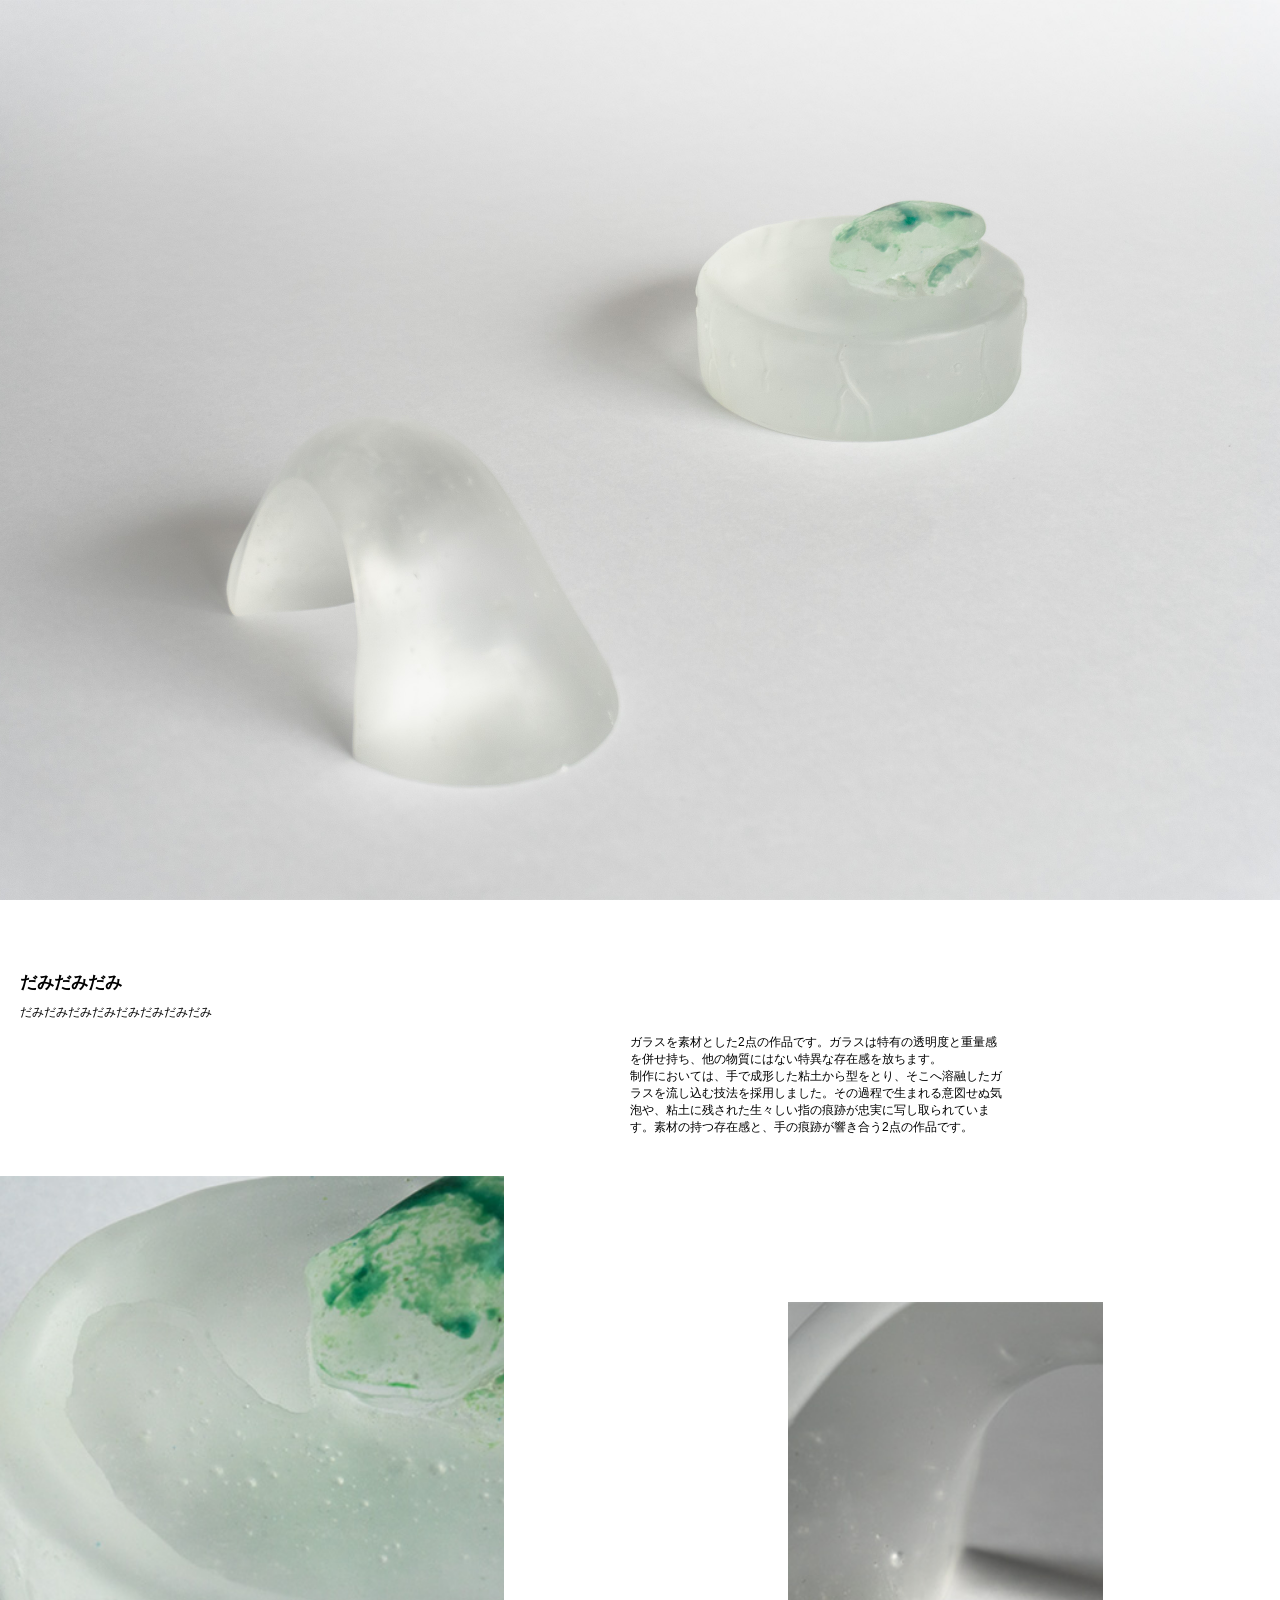
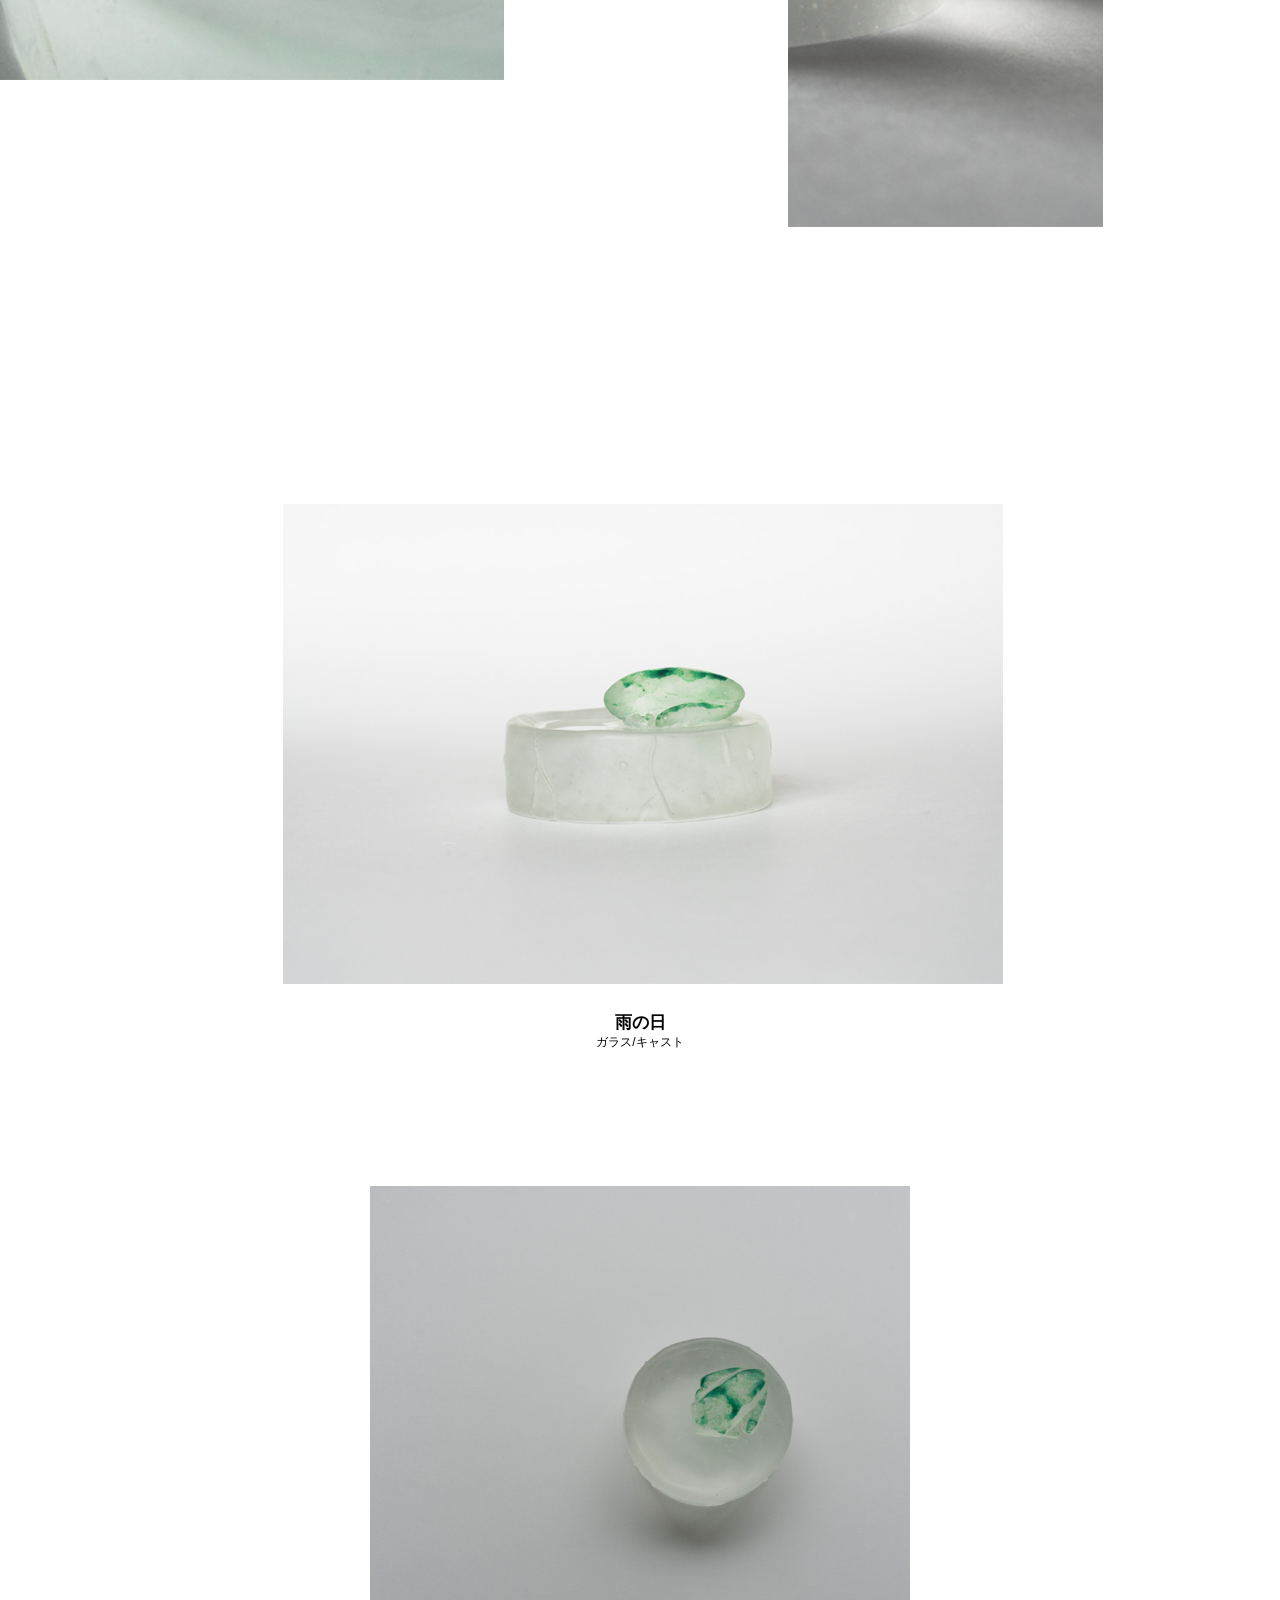
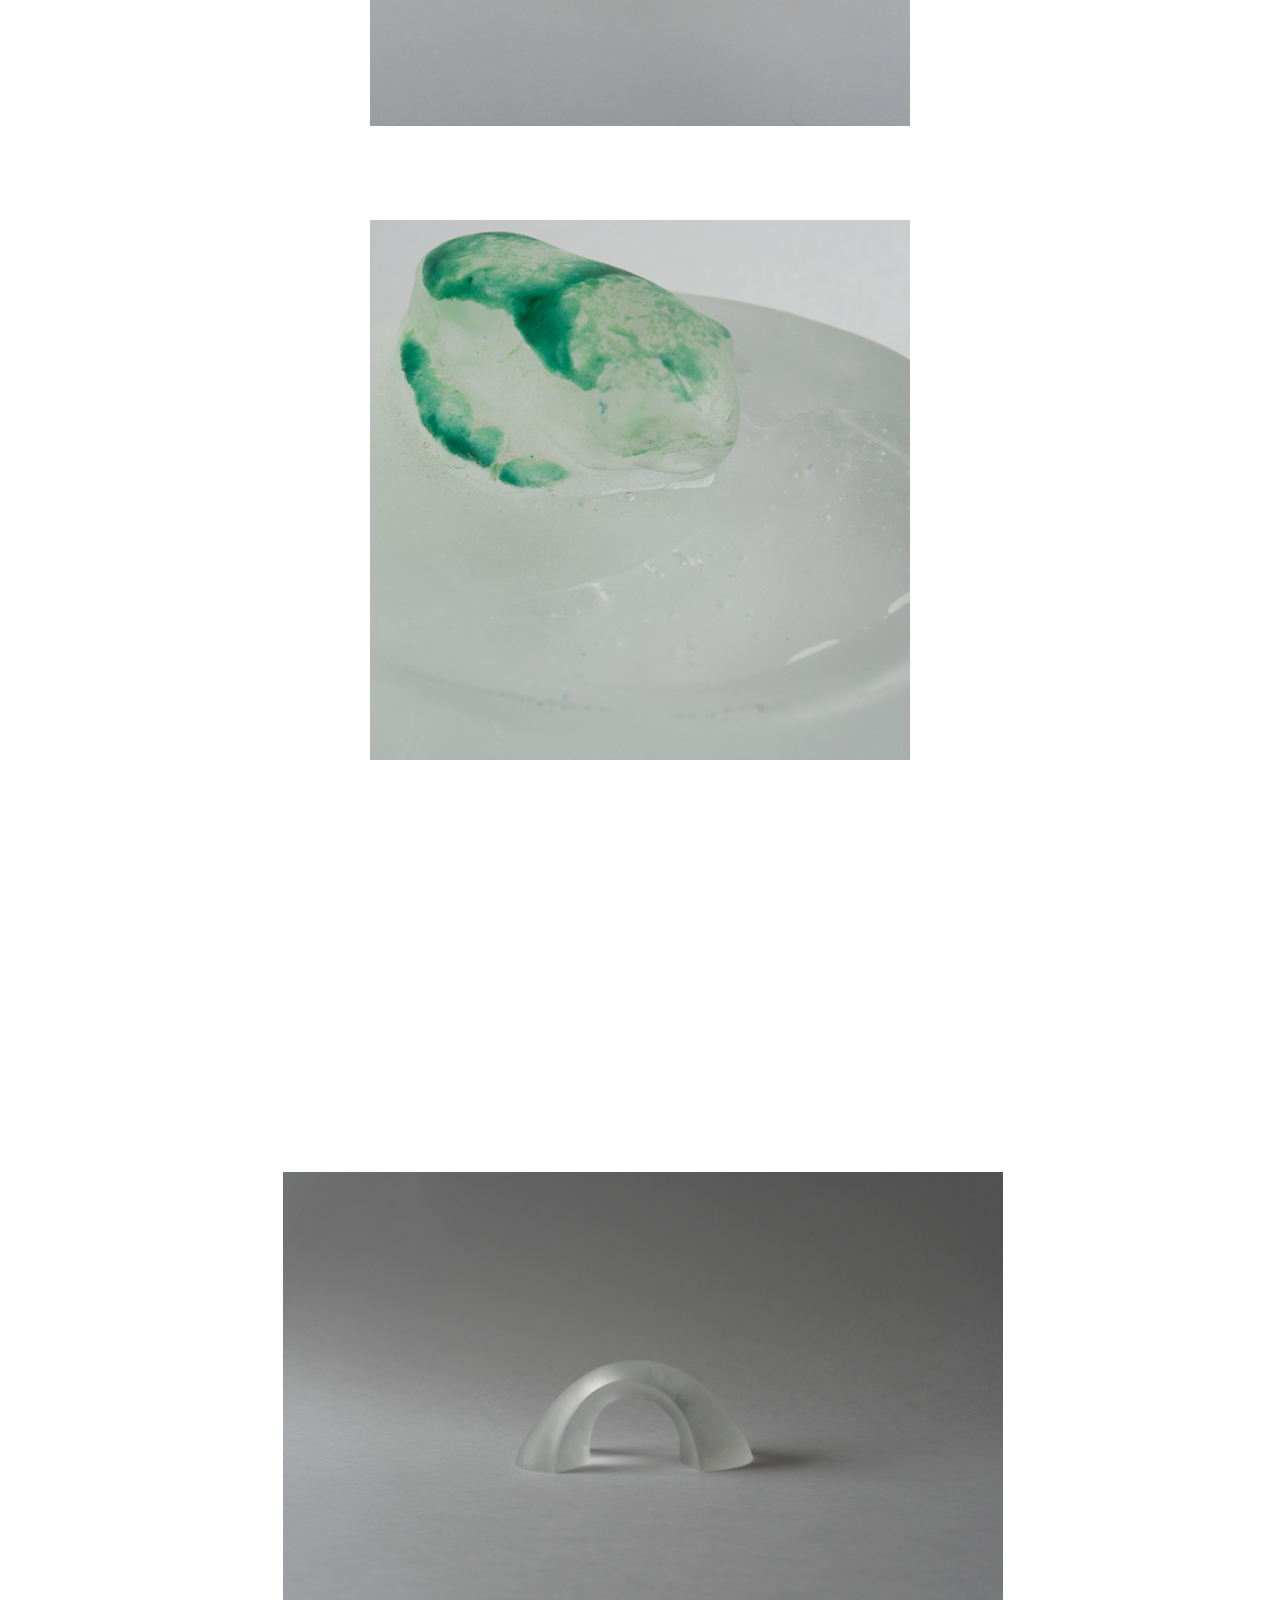
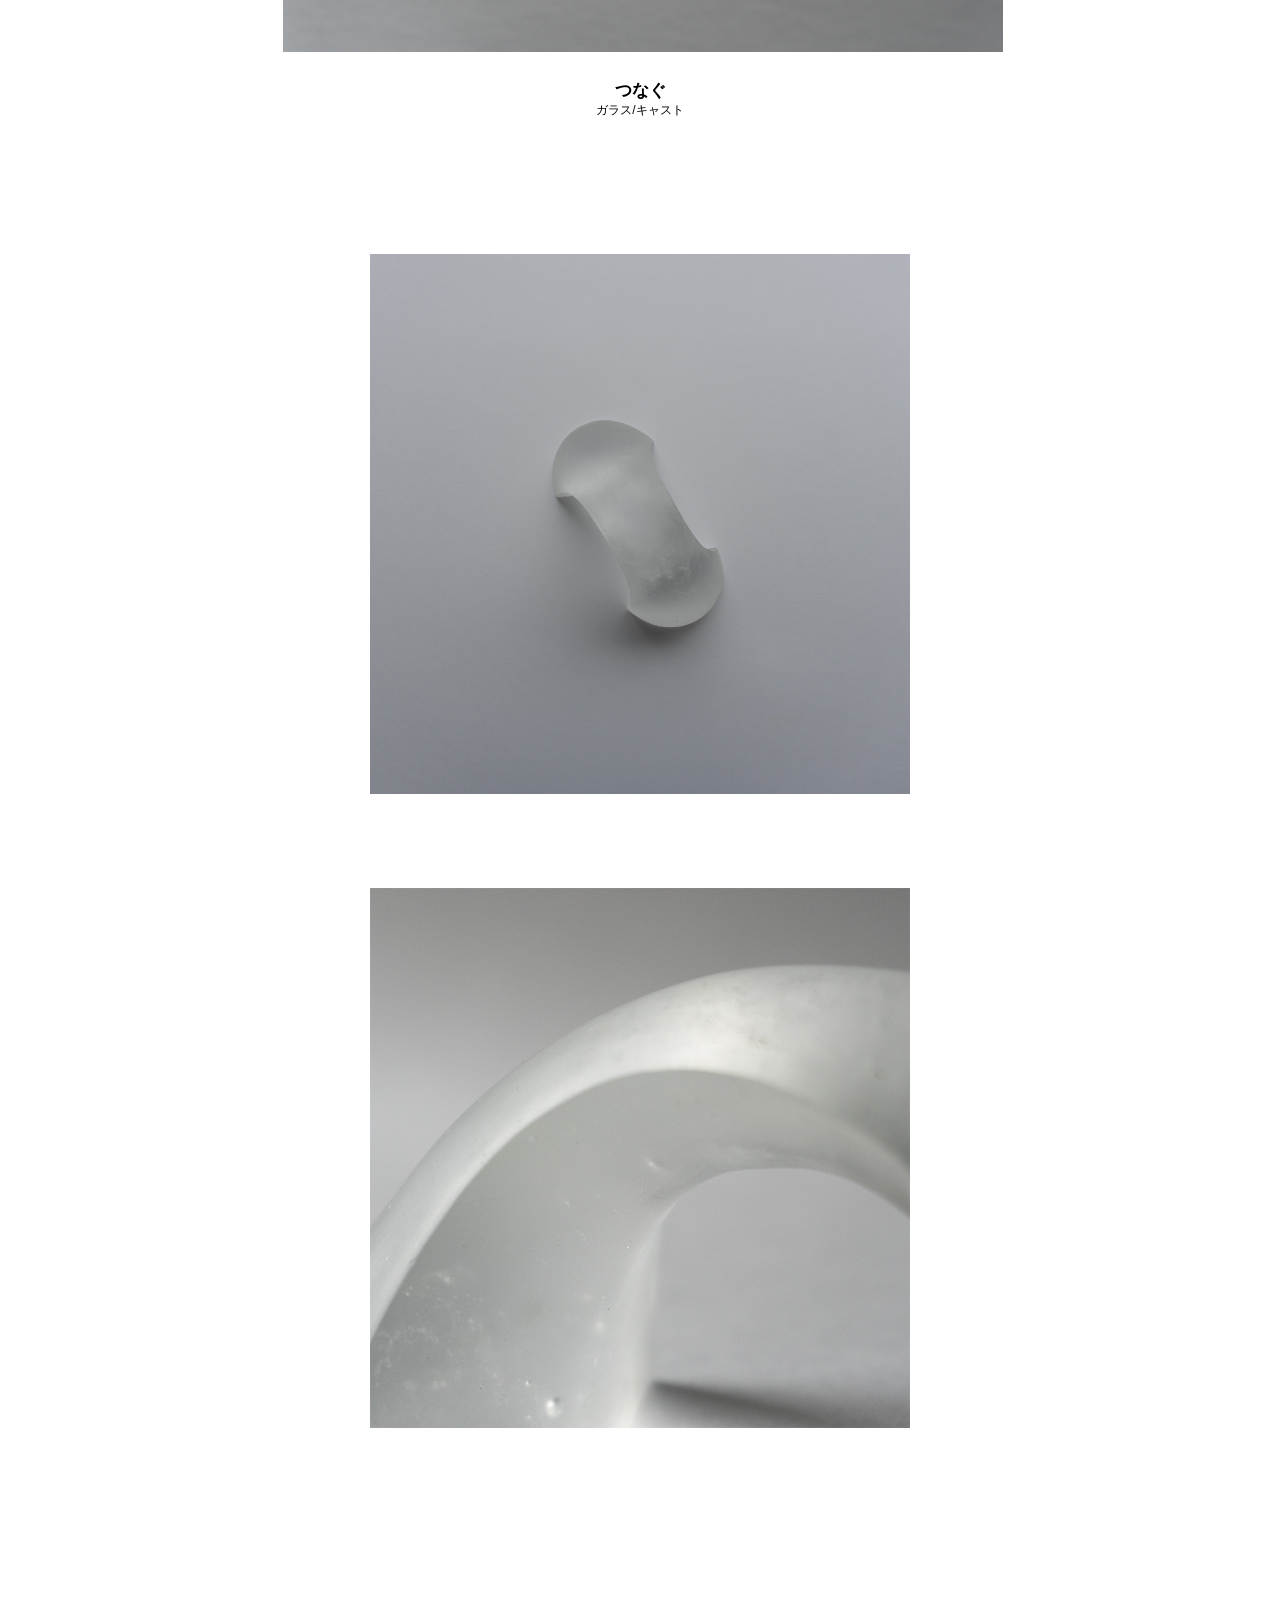
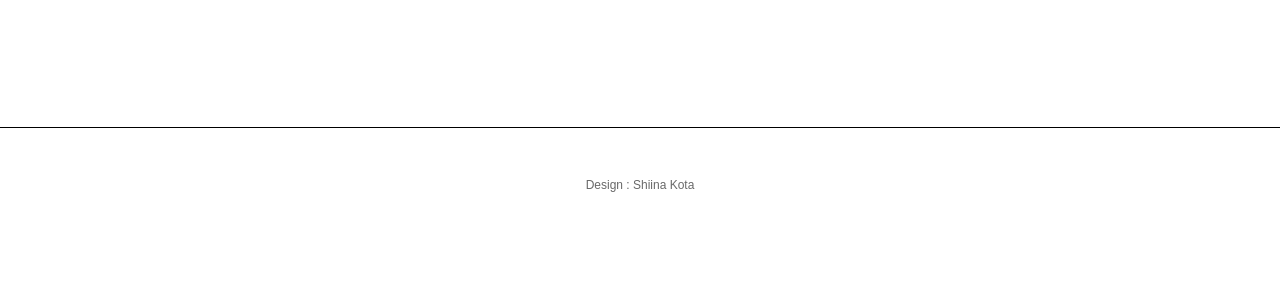
==== index.html @ 19f07847 "Add files via upload" ====
<!doctype html>
<html lang="ja">
<head>
	<meta charset="UTF-8">
	<title>ガラスの作品たち</title>
	<link rel="stylesheet" href="css/style.css">
</head>
<body>
<div class="main" id="page_top">
	<img class="main-image" src="image/hero.jpg">
</div>

<div class="f-container">
	<div class="f-item-a">
		<div class="text-1">
			<h3>だみだみだみ</h3>
		
			<p>
				だみだみだみだみだみだみだみだみ
			</p>
		</div>
	</div>
	<div class="f-item-b">
		<div class="text-2">
			<p>
				ガラスを素材とした2点の作品です。ガラスは特有の透明度と重量感を併せ持ち、他の物質にはない特異な存在感を放ちます。<br>
				制作においては、手で成形した粘土から型をとり、そこへ溶融したガラスを流し込む技法を採用しました。その過程で生まれる意図せぬ気泡や、粘土に残された生々しい指の痕跡が忠実に写し取られています。素材の持つ存在感と、手の痕跡が響き合う2点の作品です。<br>
			</p>
		</div>
	</div>
</div>
<div class="f-container">
	<div class="f-item-a">
		<img class="works-image-first" src="image/1.jpg">
	</div>
	<div class="f-item-b">
		<img class="works-image-second" src="image/2.jpg">
	</div>
</div>


<div class="container">
	<div class="works-image-main-div">
		<img class="works-image-main-img" src="image/a-main.jpg">
		<p class="works-image-main-title">雨の日</p>
		<p class="works-image-main-caption">ガラス/キャスト</p>
	</div>
</div>


<div class="container">
	<div class="works-image-square-div">
		<div class="trigger" data-button="btn-a">
			<img class="works-image-square-img" src="image/a-1.jpg">
		</div>
	</div>
</div>
<div class="container">
	<div class="works-image-square-div">
		<img class="works-image-square-img" src="image/a-2.jpg">
	</div>
</div>






<div class="container">
	<div class="works-image-main-div">
		<img class="works-image-main-img-2" src="image/b-main.jpg">
		<p class="works-image-main-title">つなぐ</p>
		<p class="works-image-main-caption">ガラス/キャスト</p>
	</div>
</div>


<div class="container">
	<div class="works-image-square-div">
		<div class="trigger" data-button="btn-b">
			<img class="works-image-square-img" src="image/b-1.jpg">
		</div>
	</div>
</div>
<div class="container">
	<div class="works-image-square-div">
		<img class="works-image-square-img" src="image/b-2.jpg">
	</div>
</div>

<div class="footer">
<p class="fotter-credit">
Design : Shiina Kota
</p>
<div class="trigger" data-button="btn-c"></div>
</div>


<a id="btn-a" href="/Rainy_day/" class="btn">さらに詳しく</a>
<a id="btn-b" href="/Bridge/" class="btn">さらに詳しく</a>

<a id="btn-c" href="#page_top" class="btn">
	<?xml version="1.0" encoding="UTF-8"?>
	<svg id="_top" data-name="top" xmlns="http://www.w3.org/2000/svg" viewBox="0 0 151.65 67.71">
	<defs>
		<style>
		.cls-1 {
			fill: none;
			stroke: #fff;
			stroke-linecap: round;
			stroke-linejoin: round;
			stroke-width: 5px;
		}
		</style>
	</defs>
	<polyline class="cls-1" points="150.65 66.71 75.83 1 1 66.71"/>
	</svg>
</a>


<script src="javascript/script.js"></script>
</body>
</html>
---- css/style.css ----
body{
margin:0;
	color:#000;
	font-family: "Yu Gothic Medium", "Yu Gothic", "YuGothic", sans-serif;
}

h3 {
margin:0;
font-weight: 700;
font-size:17px;
text-align: left;
padding-bottom:10px;
}

p {
margin:0;
font-weight: 500;
font-size:12px;
text-align: left;
}

.main-text{
margin:20px;
width:60%;
}

.text-1{
width:60%;
padding-left:20px;
padding-top:2rem;
}

.text-2{
width:60%;
margin-top:15%;
margin-bottom:20px;
}

.text-center {
text-align: center;
width:60%;

  animation: scroll-anim linear;
  animation-timeline: view();
  animation-range: entry 0% contain 10%;
}

.text-center-title{
text-align: cleft;
width:60%;
font-weight: 700;
font-size:17px;


  animation: scroll-anim linear;
  animation-timeline: view();
  animation-range: entry 0% contain 10%;
}
.text-center-caption{
text-align: center;
width:60%;
font-size:10px;

  animation: scroll-anim linear;
  animation-timeline: view();
  animation-range: entry 0% contain 10%;
}

.fotter-credit{
color:#696969;
font-weight: 300;
font-size:12px;
}


.f-container {
	display: flex;
padding-top:20px;
}

.f-item-a{
width: 50%;

}

.f-item-b {
width: 50%;
padding-right:20px;
}

.main{
margin:0;
padding-bottom:15px;
}

.main-image{
margin:0;
padding:0;
width: 100%;
height: 100vh;
object-fit: cover;
}

/*メディアクエリ*/
@media (min-width: 815px) and (max-width: 900px) {
		.main-image{
		height:65vh;
		}
}

@media (max-width: 815px) {
		.main-image{
		height:60vh;
		}
}


.works-image{
width: 100%;
aspect-ratio: 1 / 1;
object-fit: cover;
height: auto;

  animation: scroll-anim linear;
  animation-timeline: view();
  animation-range: entry 0% contain 10%;
}

.works-image-first{
width: 80%;
aspect-ratio: 1 / 1;
object-fit: cover;
height: auto;

  animation: scroll-anim linear;
  animation-timeline: view();
  animation-range: entry 0% contain 10%;
}

.works-image-second{
width: 50%;
aspect-ratio: 0.6 / 1;
object-fit: cover;
height: auto;
margin-left: 25%;
margin-top:20%;
  animation: scroll-anim linear;
  animation-timeline: view();
  animation-range: entry 0% contain 10%;
}


.container {
  display: flex;
  justify-content: center;
margin:0;
}

.title{
  display: flex;
  justify-content: center;
	padding-top:0;
background-color:red;
}

.caption{
  display: flex;
  justify-content: center;
	padding-top:10px;
}











/*作品のメイン画像*/

	.works-image-main-div {
	padding-top:20vh;
	padding-right:20vh;
	padding-left:20vh;
	padding-bottom:10vh;
	width:80vh;
	
	animation: scroll-anim linear;
	animation-timeline: view();
	animation-range: entry 0% contain 10%;
	}
	
	.works-image-main-img {
	width:100%;
	aspect-ratio: 3 / 2;
	object-fit: cover;
	height: auto;
	padding:3px;
	margin-top:10vh;
	animation: scroll-anim linear;
	animation-timeline: view();
	animation-range: entry 0% contain 10%;
	}

	.works-image-main-img-2 {
	width:100%;
	aspect-ratio: 3 / 2;
	object-fit: cover;
	height: auto;
	padding:3px;
	margin-top:20vh;
	animation: scroll-anim linear;
	animation-timeline: view();
	animation-range: entry 0% contain 10%;
	}
	
	.works-image-main-title{
	padding-top:20px;
	text-align: center;
	font-weight: 700;
	font-size:17px;
	}

.works-image-main-caption {
	text-align: center;

}
	

	.works-image-square-div {
	padding:5vh;
	width:60vh;
	animation: scroll-anim linear;
	animation-timeline: view();
	animation-range: entry 0% contain 10%;
	}
	
	.works-image-square-img {
	width:100%;
	aspect-ratio: 1 / 1;
	object-fit: cover;
	height: auto;
	padding:0;
	
	animation: scroll-anim linear;
	animation-timeline: view();
	animation-range: entry 0% contain 10%;
	}


/*メディアクエリ*/
@media (max-width: 1000px) {

		.works-image-main-div {
		padding:0vh;
		padding-bottom:10vh;
		width:80%;
		}
		

	.works-image-square-div {
	padding:5vh;
	width:60%;
	}

}

/**/



@media (max-width: 710px) {

		.main-text{
		margin:5%;
		width:80%;
		}

		.text-1{
		padding-left:5%;
		}

		.text-2{
		margin-top:0;
		}
		
		.f-container{
		padding-top:20px;
			display: block;
		}
		
		.f-item-a {
		width: 90%;
		padding-left:0;
		padding-right:5%;
		padding-bottom:20px;
		}
		
		.f-item-b {
		width: 90%;
		padding-left:5%;
		padding-right:5%;
		padding-bottom:50px;
		}
		
		.works-image-second{
		margin-left: 50%;
		margin-top:0;
		}

}


@media (min-width: 710px) and (max-width: 1100px) {

		.f-container{
		padding-top:40px;
			display: flex;
		}

}




@keyframes scroll-anim {
  from {
    opacity: 0;
  }
  to {
    opacity: 1;
  }
}


/* フッター */
.footer {
margin-top:250px;
border-top: 0.5px solid black;
padding-top:50px;
margin-bottom:100px;
display: grid;
place-items: center;
}


.works-detail-main-div {
padding:0vh;
padding-bottom:10vh;
width:100vh;
}

@media (max-width: 1000px) {
.works-detail-main-div {
padding:0vh;
padding-bottom:10vh;
width:80%;
}
}






/* ボタン */
.btn {
  position: fixed;
  bottom: 60px;
  right: 60px;
  font-weight: right;
  padding: 1.5em;
  text-align: center;
  color: #fff;
  text-decoration: none;
  background: rgba(90, 90, 90, 0.2); 
border: 1px solid rgba(255, 255, 255, 0.3);
  border-radius: 30px;
backdrop-filter: blur(5px);
box-shadow: 5px 5px 20px rgba(0, 0, 0, 0.1);


opacity: 0;
  transform: translateY(20px);
  visibility: hidden;
  transition: all 0.3s ease;
}

.btn.is-show {
  opacity: 1;
  transform: translateY(0);
  visibility: visible;
}

.btn:hover{
background: rgba(150, 150, 150, 0.2); 
color:#a9a9a9;
}
.btn:focus-visible {
  color: #000;
  text-decoration: underline;
  outline: 2px solid #000;
}

.btn::before {
  content: "";
  position: absolute;
  top: -40px;
  bottom: -40px;
  left: -40px;
  right: -40px;
}

#_top {
  width: 45px;  /* 任意の幅 */
  height: auto;  /* アスペクト比を維持 */
  display: block; /* 隙間をなくす */
}

#btn-c svg {
  transform: translateY(-1px);
}
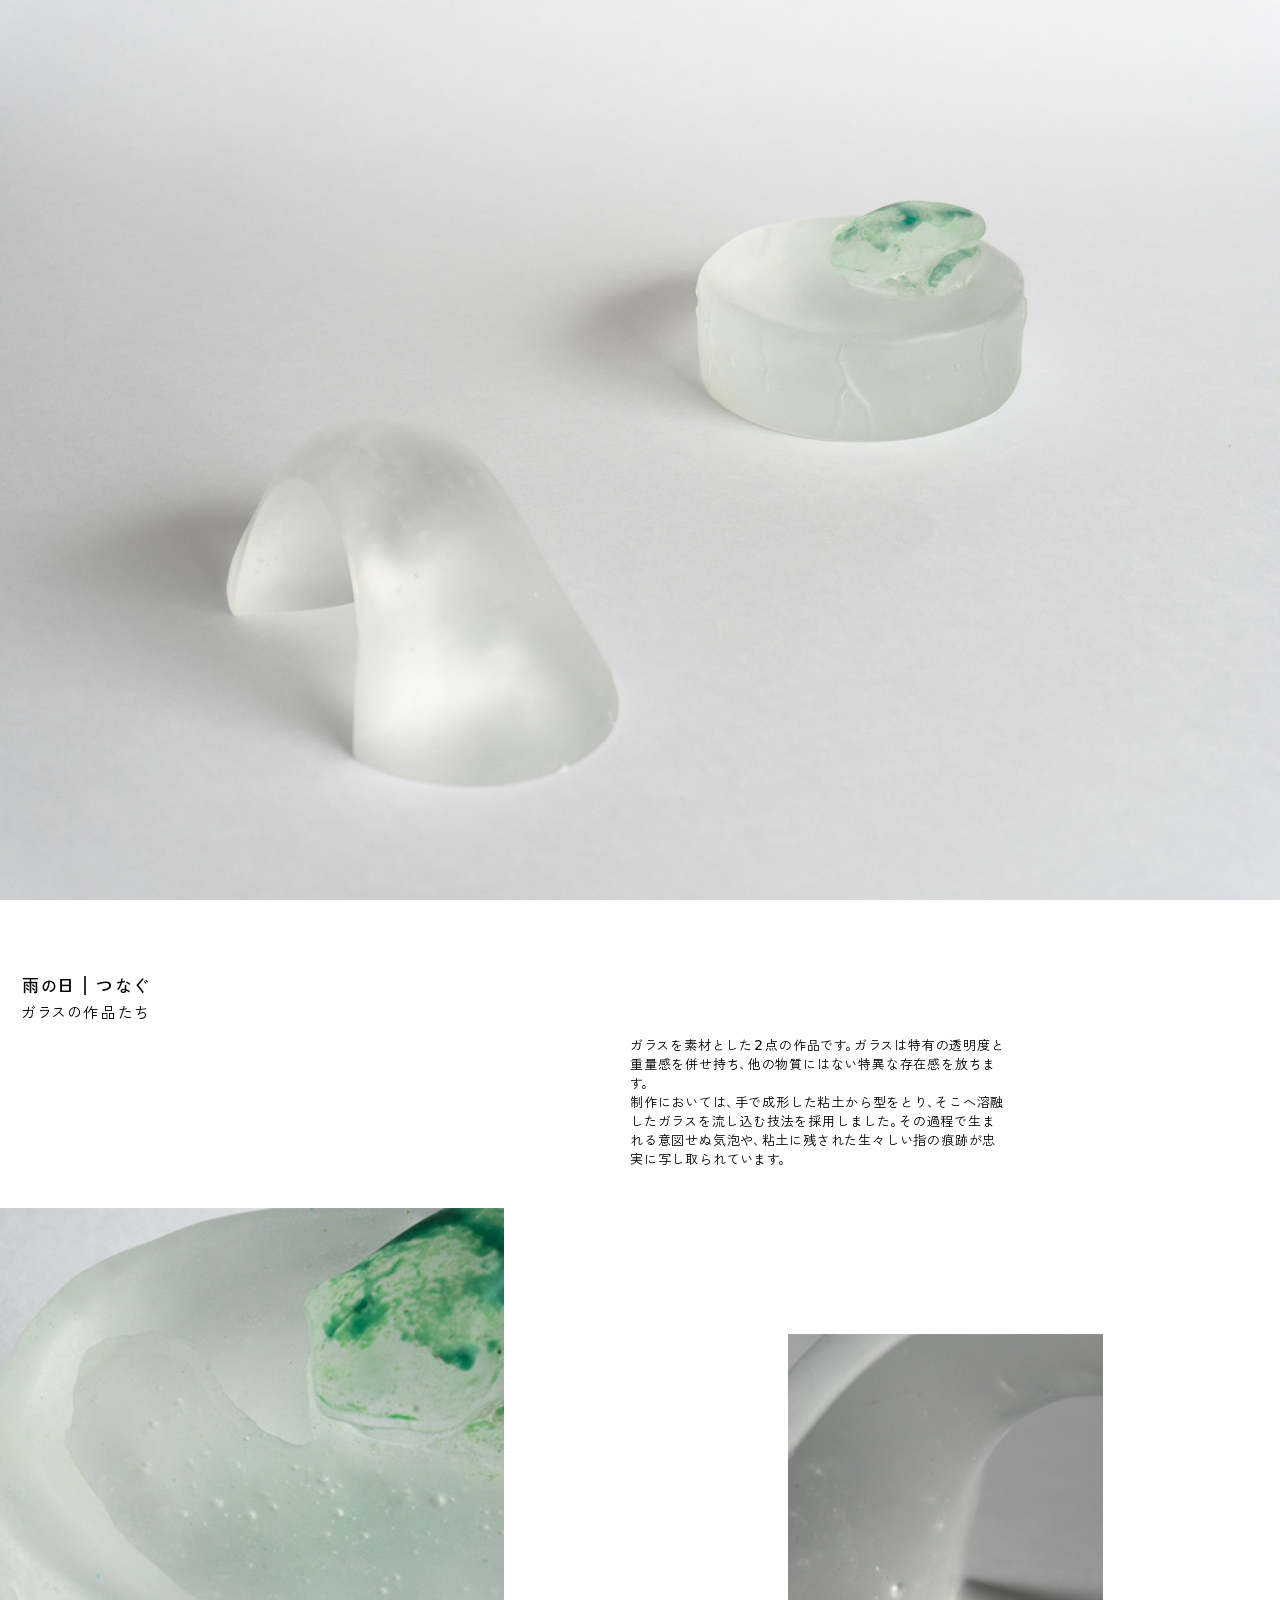
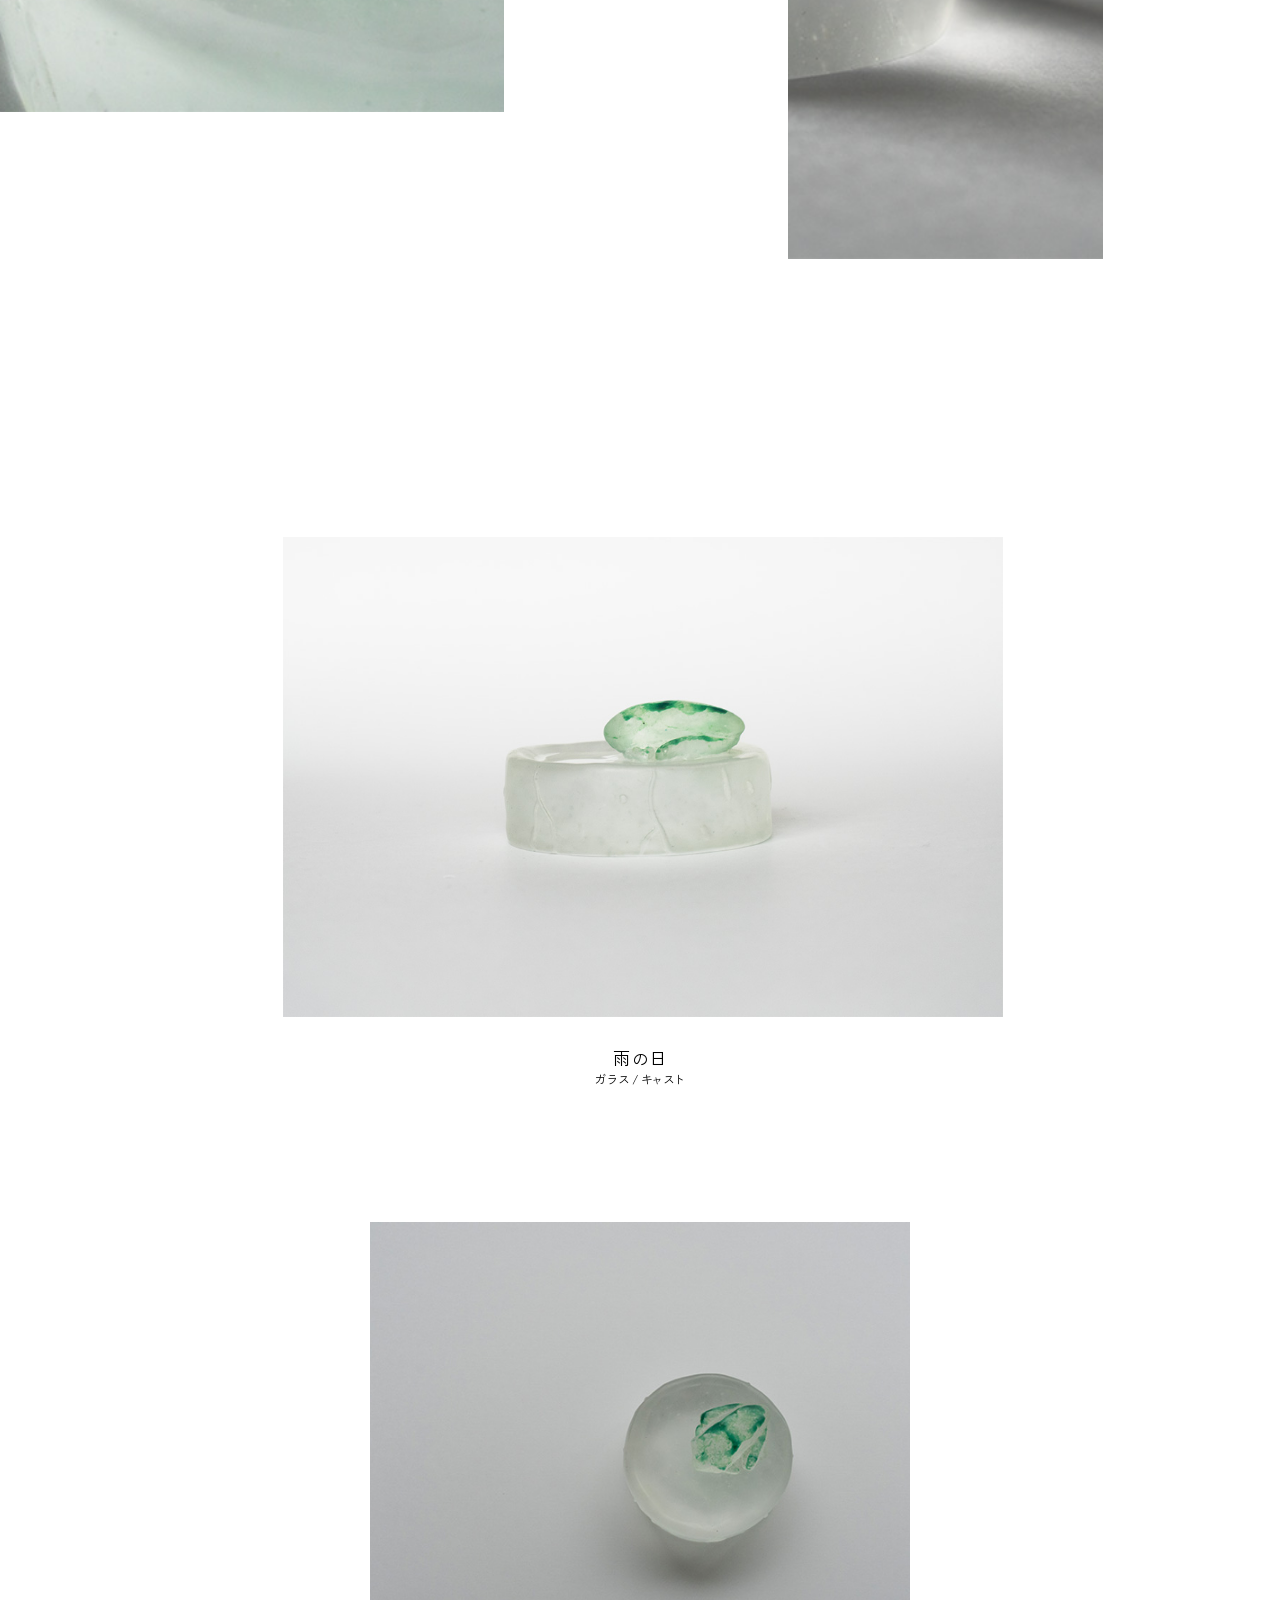
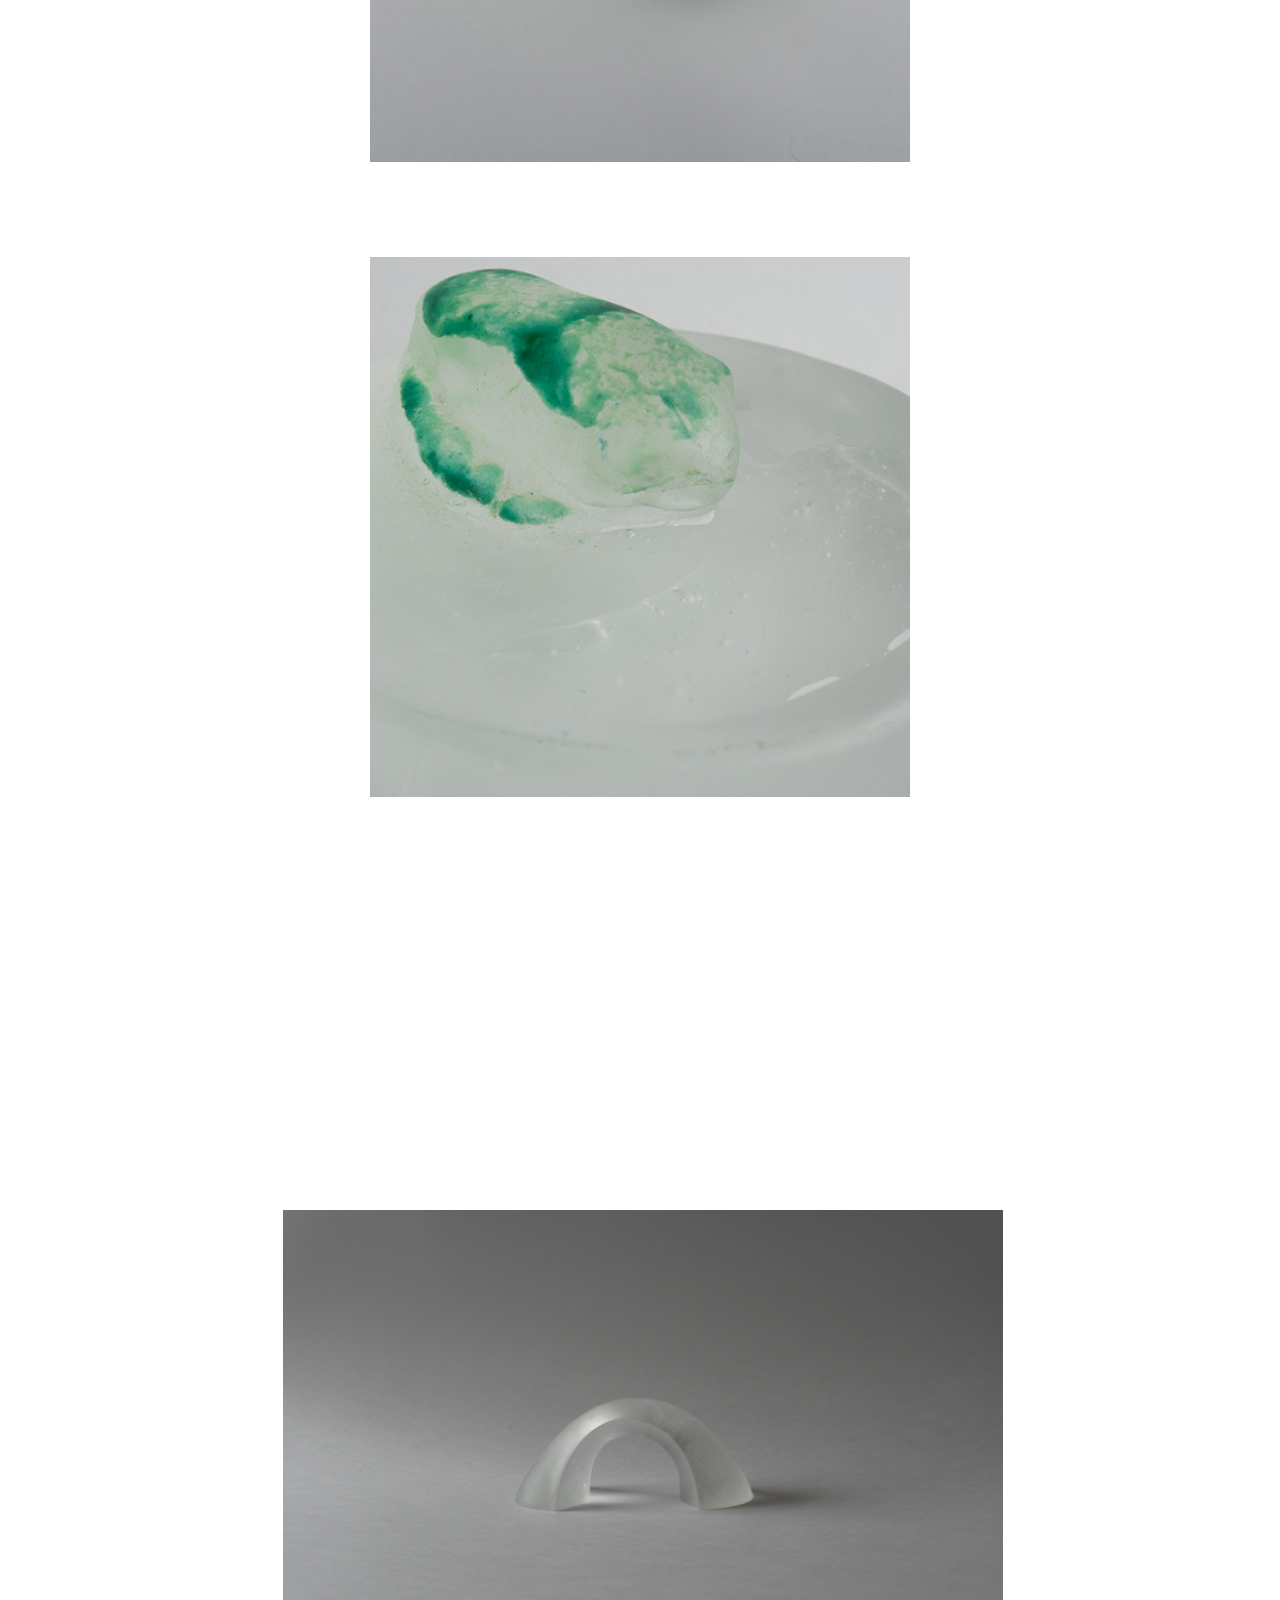
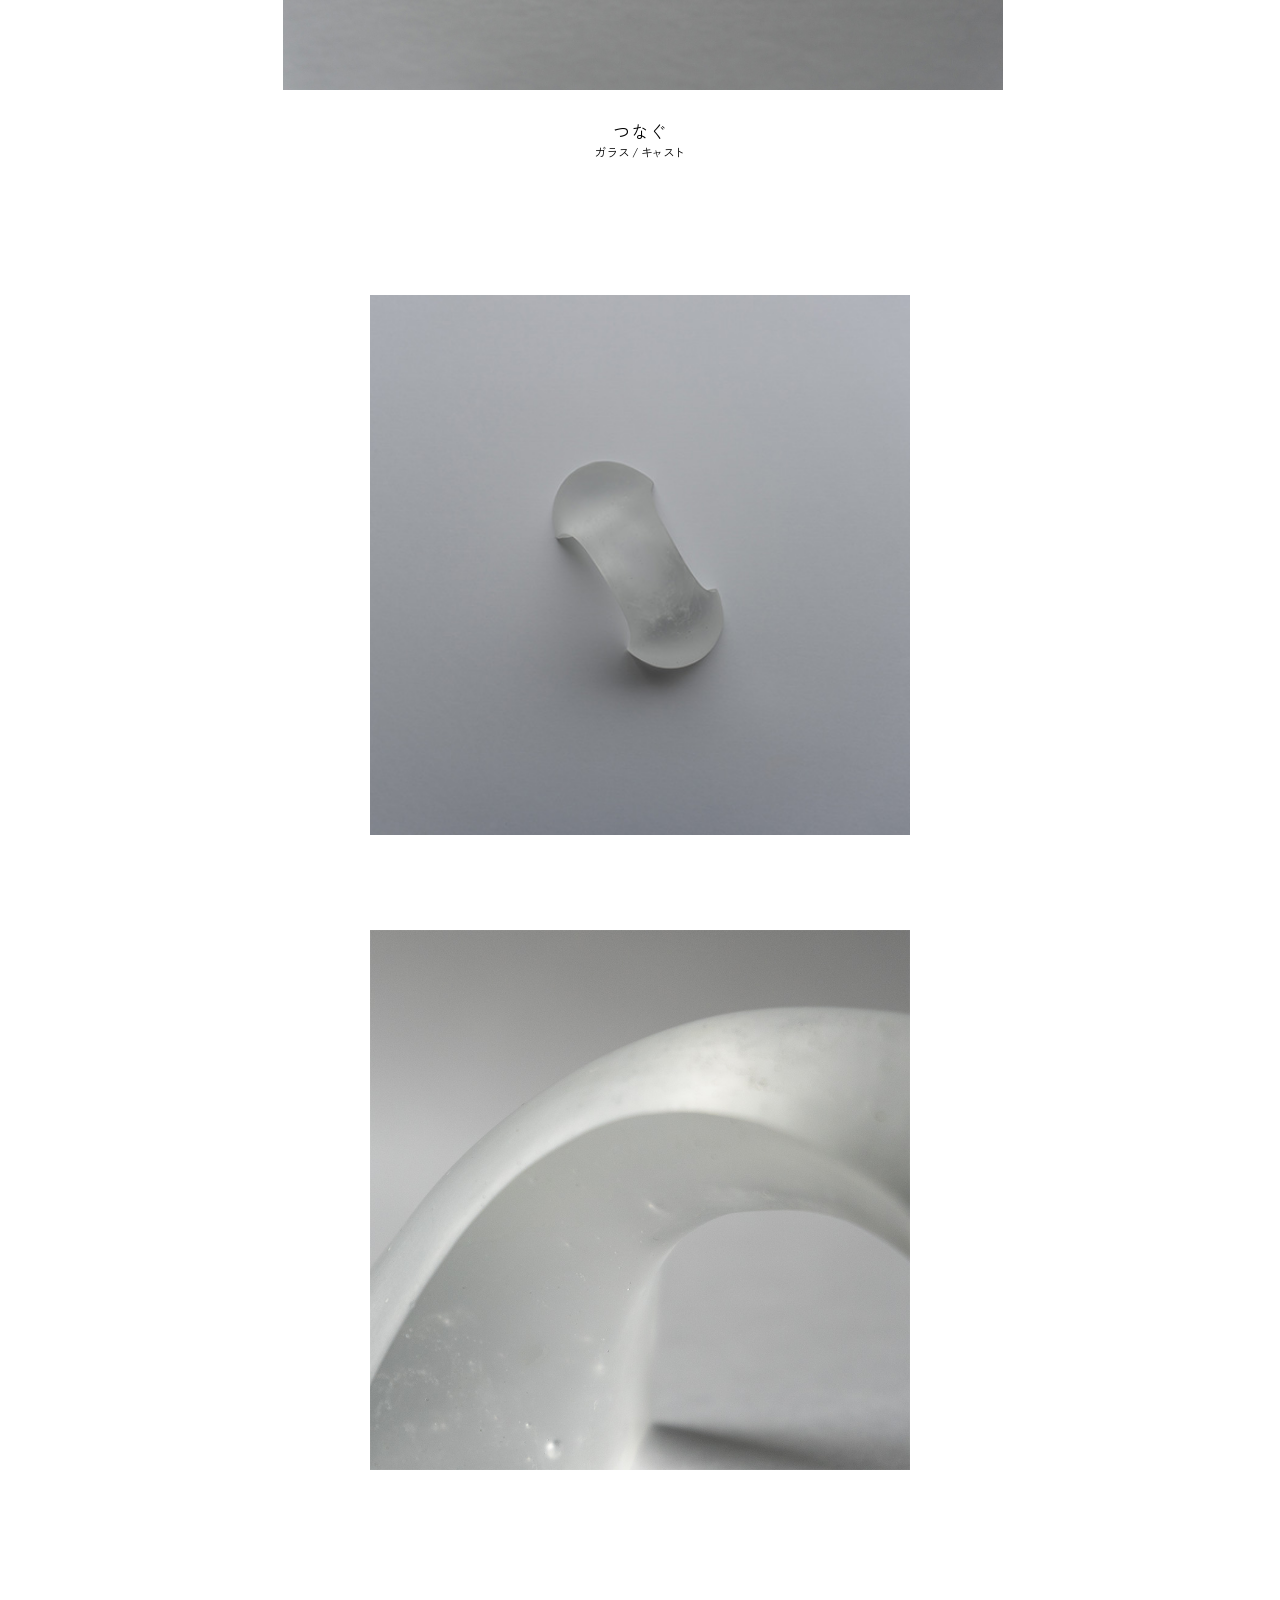
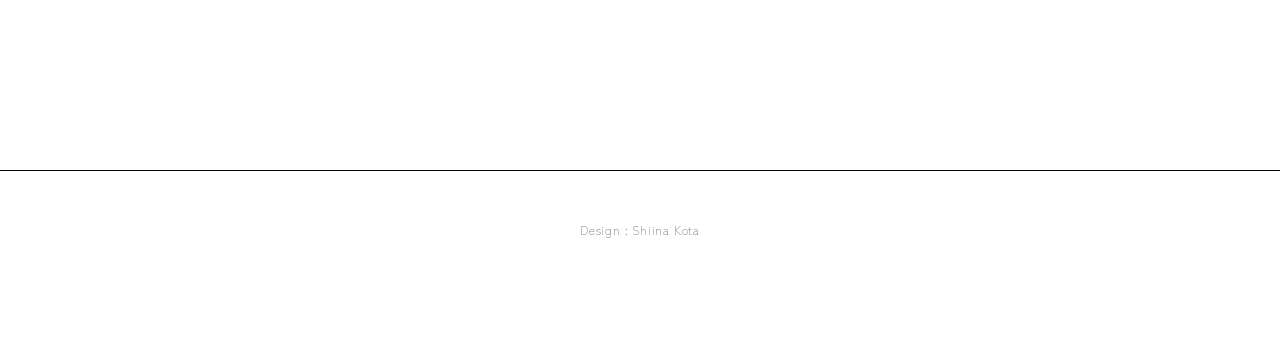
==== commit c77f641a: "Add files via upload" ====
--- a/index.html
+++ b/index.html
@@ -2,29 +2,38 @@
 <html lang="ja">
 <head>
 	<meta charset="UTF-8">
+<meta name="viewport" content="width=device-width,initial-scale=1,viewport-fit=cover">
 	<title>ガラスの作品たち</title>
 	<link rel="stylesheet" href="css/style.css">
 </head>
 <body>
-<div class="main" id="page_top">
+<div class="main" id="top">
 	<img class="main-image" src="image/hero.jpg">
 </div>
 
 <div class="f-container">
 	<div class="f-item-a">
 		<div class="text-1">
-			<h3>だみだみだみ</h3>
+			<div class="title-container">
+				<h3>
+					<span class="k-plus-05">雨</span><span class="no">の</span><span class="hi">日</span>
+				</h3>
+				<div class="title-line"></div>
+				<h3>
+					<span class="k-plus-05">つ</span>な<span class="k-minus-05">ぐ</span></p>
+				</h3>
+			</div>
 		
-			<p>
-				だみだみだみだみだみだみだみだみ
+			<p class="subtitle">
+				ガラ<span class="k-minus-1">ス</span><span class="k-plus-05">の</span><span class="k-plus-1">作</span><span class="k-plus-1">品</span>たち
 			</p>
 		</div>
 	</div>
 	<div class="f-item-b">
 		<div class="text-2">
-			<p>
-				ガラスを素材とした2点の作品です。ガラスは特有の透明度と重量感を併せ持ち、他の物質にはない特異な存在感を放ちます。<br>
-				制作においては、手で成形した粘土から型をとり、そこへ溶融したガラスを流し込む技法を採用しました。その過程で生まれる意図せぬ気泡や、粘土に残された生々しい指の痕跡が忠実に写し取られています。素材の持つ存在感と、手の痕跡が響き合う2点の作品です。<br>
+			<p class="lead">
+				ガラ<span class="k-minus-1">ス</span>を素材とした<span class="num">2</span>点の作品です<span class="period-su">。</span>ガラ<span class="k-minus-1">ス</span>は特有の透明度と重量感を併せ持ち<span class="comma-1">、</span>他の物質にはない特異な存在感を放ちます<span class="period-su">。</span><br>
+				制作においては<span class="comma-2">、</span>手で成形した粘土から型をとり<span class="comma-1">、</span>そこへ溶融したガラ<span class="k-minus-1">ス</span>を流し込む技法を採用しました<span class="period-ta">。</span>その過程で生まれる意図せぬ気泡や<span class="comma-1">、</span>粘土に残された生々しい指の痕跡が忠実に写し取られてい<span class="k-minus-1">ま</span>す<span class="period-su">。</span>
 			</p>
 		</div>
 	</div>
@@ -42,8 +51,8 @@
 <div class="container">
 	<div class="works-image-main-div">
 		<img class="works-image-main-img" src="image/a-main.jpg">
-		<p class="works-image-main-title">雨の日</p>
-		<p class="works-image-main-caption">ガラス/キャスト</p>
+		<p class="works-image-main-title"><span class="k-plus-05">雨</span><span class="no">の</span>日</p>
+		<p class="works-image-main-caption">ガ<span class="k-minus-05">ラ</span><span class="k-minus-1"><span class="k-plus-1">ス</span></span><span class="k-plus-1">/</span>キ<span class="k-minus-2">ャ</span><span class="k-minus-1">ス</span><span class="k-minus-2">ト</span></p>
 	</div>
 </div>
 
@@ -69,8 +78,8 @@
 <div class="container">
 	<div class="works-image-main-div">
 		<img class="works-image-main-img-2" src="image/b-main.jpg">
-		<p class="works-image-main-title">つなぐ</p>
-		<p class="works-image-main-caption">ガラス/キャスト</p>
+		<p class="works-image-main-title"><span class="k-plus-05">つ</span>な<span class="k-minus-05">ぐ</span></p>
+		<p class="works-image-main-caption">ガ<span class="k-minus-05">ラ</span><span class="k-minus-1"><span class="k-plus-1">ス</span></span><span class="k-plus-1">/</span>キ<span class="k-minus-2">ャ</span><span class="k-minus-1">ス</span><span class="k-minus-2">ト</span></p>
 	</div>
 </div>
 
@@ -96,10 +105,10 @@
 </div>
 
 
-<a id="btn-a" href="/Rainy_day/" class="btn">さらに詳しく</a>
-<a id="btn-b" href="/Bridge/" class="btn">さらに詳しく</a>
+<a id="btn-a" href="rainy_day" class="btn">さ<span class="k-minus-1">ら</span>に詳し<span class="k-minus-15">く</span></a>
+<a id="btn-b" href="bridge" class="btn">さ<span class="k-minus-1">ら</span>に詳し<span class="k-minus-15">く</span></a>
 
-<a id="btn-c" href="#page_top" class="btn">
+<a id="btn-c" href="#top" class="btn">
 	<?xml version="1.0" encoding="UTF-8"?>
 	<svg id="_top" data-name="top" xmlns="http://www.w3.org/2000/svg" viewBox="0 0 151.65 67.71">
 	<defs>
--- a/css/style.css
+++ b/css/style.css
@@ -1,104 +1,240 @@
+/* Light (300) */
+@font-face {
+	font-family: "ZenKakuGothic";
+	src: url("../font/zenkakugothicnew-light.ttf") format("truetype");
+	font-weight: 300;
+	font-style: normal;
+}
+
+/* Regular (400) */
+@font-face {
+	font-family: "ZenKakuGothic";
+	src: url("../font/zenkakugothicnew-regular.ttf") format("truetype");
+	font-weight: 400;
+	font-style: normal;
+}
+
+/* Medium (500) */
+@font-face {
+	font-family: "ZenKakuGothic";
+	src: url("../font/zenkakugothicnew-medium.ttf") format("truetype");
+	font-weight: 500;
+	font-style: normal;
+}
+
 body{
 margin:0;
 	color:#000;
-	font-family: "Yu Gothic Medium", "Yu Gothic", "YuGothic", sans-serif;
-}
+	font-family: "ZenKakuGothic", serif;
+	font-weight: 300;
+	letter-spacing: 0.05em;
+}
+
 
 h3 {
+	margin:0;
+	font-weight: 500;
+	font-size:17px;
+	text-align: left;
+	padding-bottom:4px;
+}
+
+.title-container{
 margin:0;
-font-weight: 700;
-font-size:17px;
-text-align: left;
-padding-bottom:10px;
+	display: flex;
+	align-items: center;
+	gap: 9px;
+	padding-left:2px;
+}
+.title-line{
+	width: 1.5px;
+	height: 1.2em;
+	background: #333;
+	margin-right: 1.5px;
+	margin-bottom: 2.5px;
 }
 
 p {
-margin:0;
-font-weight: 500;
-font-size:12px;
-text-align: left;
-}
+	margin:0;
+	font-weight: 400;
+	font-size:12px;
+	text-align: left;
+	
+	line-break: strict;
+}
+
+.subtitle{
+	font-size:15px;
+	padding-left:1px;
+}
+/*メディアクエリ*/
+	@media (max-width: 710px) {
+	.subtitle{
+	padding-bottom:25px;
+	}
+	}
 
 .main-text{
-margin:20px;
-width:60%;
+	margin:20px;
+	width:60%;
 }
 
 .text-1{
-width:60%;
-padding-left:20px;
-padding-top:2rem;
+	width:60%;
+	padding-left:20px;
+	padding-top:2rem;
 }
 
 .text-2{
-width:60%;
-margin-top:15%;
-margin-bottom:20px;
+	width:60%;
+	margin-top:15%;
+	margin-bottom:20px;
+}
+
+p.lead{
+	font-size:13px;
+	font-feature-settings: "palt";
 }
 
 .text-center {
-text-align: center;
-width:60%;
-
-  animation: scroll-anim linear;
-  animation-timeline: view();
-  animation-range: entry 0% contain 10%;
+	text-align: center;
+	width:60%;
+
+	animation: scroll-anim linear;
+	animation-timeline: view();
+	animation-range: entry 0% contain 10%;
 }
 
 .text-center-title{
-text-align: cleft;
-width:60%;
-font-weight: 700;
-font-size:17px;
-
-
-  animation: scroll-anim linear;
-  animation-timeline: view();
-  animation-range: entry 0% contain 10%;
+	text-align: cleft;
+	width:60%;
+	font-weight: 400;
+	font-size:17px;
+
+	animation: scroll-anim linear;
+	animation-timeline: view();
+	animation-range: entry 0% contain 10%;
 }
 .text-center-caption{
-text-align: center;
-width:60%;
-font-size:10px;
-
-  animation: scroll-anim linear;
-  animation-timeline: view();
-  animation-range: entry 0% contain 10%;
+	text-align: center;
+	width:60%;
+	font-size:10px;
+
+	animation: scroll-anim linear;
+	animation-timeline: view();
+	animation-range: entry 0% contain 10%;
 }
 
 .fotter-credit{
-color:#696969;
-font-weight: 300;
-font-size:12px;
-}
+	color:#696969;
+	font-weight: 300;
+	font-size:12px;
+}
+
+span {
+	display: inline-block;
+}
+
+/* 数字の文字間調整 */
+.num {
+	font-family: system-ui, -apple-system, sans-serif;
+	font-weight: 300;
+	margin: 0 0.1em;
+	font-size: 1.05em;
+}
+
+/* 句読点の文字間調整 */
+.period-su {
+	margin-left: -0.2em;
+	margin-right: -0.4em;
+	font-family: inherit;
+}
+
+.period-ta {
+	margin-left: -0.05em;
+	margin-right: -0.4em;
+	font-family: inherit;
+}
+.comma-1 {
+	margin-left: -0.1em;
+	margin-right: -0.4em;
+	font-family: inherit;
+}
+.comma-2 {
+	margin-left: -0.05em;
+	margin-right: -0.4em;
+	font-family: inherit;
+}
+
+/* 日 */
+.hi{
+	position: relative;
+	top: 0.2px;
+}
+
+/* の */
+.no{
+		font-size:16px;
+}
+
+/* 汎用文字間調整 */
+.k-minus-05 {
+	margin-left: -0.05em;
+	font-family: inherit;
+}
+.k-minus-1 {
+	margin-left: -0.1em;
+	font-family: inherit;
+}
+.k-minus-15 {
+	margin-left: -0.15em;
+	font-family: inherit;
+}
+.k-minus-2 {
+	margin-left: -0.2em;
+	font-family: inherit;
+}
+.k-plus-05 {
+	margin-right: 0.05em;
+	font-family: inherit;
+}
+.k-plus-1 {
+	margin-right: 0.1em;
+	font-family: inherit;
+}
+.k-plus-2 {
+	margin-right: 0.2em;
+	font-family: inherit;
+}
+
+
 
 
 .f-container {
 	display: flex;
-padding-top:20px;
+	padding-top:20px;
 }
 
 .f-item-a{
-width: 50%;
-
+	width: 50%;
 }
 
 .f-item-b {
-width: 50%;
-padding-right:20px;
+	width: 50%;
+	padding-right:20px;
 }
 
 .main{
-margin:0;
-padding-bottom:15px;
+	margin:0;
+	padding-bottom:15px;
 }
 
 .main-image{
-margin:0;
-padding:0;
-width: 100%;
-height: 100vh;
-object-fit: cover;
+	margin:0;
+	padding:0;
+	width: 100%;
+	height: 100vh;
+	object-fit: cover;
 }
 
 /*メディアクエリ*/
@@ -113,75 +249,60 @@
 		height:60vh;
 		}
 }
+@media (max-width: 500px) {
+		.main-image{
+		height:45vh;
+		}
+}
 
 
 .works-image{
-width: 100%;
-aspect-ratio: 1 / 1;
-object-fit: cover;
-height: auto;
-
-  animation: scroll-anim linear;
-  animation-timeline: view();
-  animation-range: entry 0% contain 10%;
+	width: 100%;
+	aspect-ratio: 1 / 1;
+	object-fit: cover;
+	height: auto;
+
+	animation: scroll-anim linear;
+	animation-timeline: view();
+	animation-range: entry 0% contain 10%;
 }
 
 .works-image-first{
-width: 80%;
-aspect-ratio: 1 / 1;
-object-fit: cover;
-height: auto;
-
-  animation: scroll-anim linear;
-  animation-timeline: view();
-  animation-range: entry 0% contain 10%;
+	width: 80%;
+	aspect-ratio: 1 / 1;
+	object-fit: cover;
+	height: auto;
+
+	animation: scroll-anim linear;
+	animation-timeline: view();
+	animation-range: entry 0% contain 10%;
 }
 
 .works-image-second{
-width: 50%;
-aspect-ratio: 0.6 / 1;
-object-fit: cover;
-height: auto;
-margin-left: 25%;
-margin-top:20%;
-  animation: scroll-anim linear;
-  animation-timeline: view();
-  animation-range: entry 0% contain 10%;
+	width: 50%;
+	aspect-ratio: 0.6 / 1;
+	object-fit: cover;
+	height: auto;
+	margin-left: 25%;
+	margin-top:20%;
+
+	animation: scroll-anim linear;
+	animation-timeline: view();
+	animation-range: entry 0% contain 10%;
 }
 
 
 .container {
-  display: flex;
-  justify-content: center;
-margin:0;
-}
-
-.title{
-  display: flex;
-  justify-content: center;
-	padding-top:0;
-background-color:red;
-}
-
-.caption{
-  display: flex;
-  justify-content: center;
-	padding-top:10px;
-}
-
-
-
-
-
-
-
-
+	display: flex;
+	justify-content: center;
+	margin:0;
+}
 
 
 
 /*作品のメイン画像*/
 
-	.works-image-main-div {
+.works-image-main-div {
 	padding-top:20vh;
 	padding-right:20vh;
 	padding-left:20vh;
@@ -191,9 +312,9 @@
 	animation: scroll-anim linear;
 	animation-timeline: view();
 	animation-range: entry 0% contain 10%;
-	}
+}
 	
-	.works-image-main-img {
+.works-image-main-img {
 	width:100%;
 	aspect-ratio: 3 / 2;
 	object-fit: cover;
@@ -203,9 +324,9 @@
 	animation: scroll-anim linear;
 	animation-timeline: view();
 	animation-range: entry 0% contain 10%;
-	}
-
-	.works-image-main-img-2 {
+}
+
+.works-image-main-img-2 {
 	width:100%;
 	aspect-ratio: 3 / 2;
 	object-fit: cover;
@@ -215,41 +336,40 @@
 	animation: scroll-anim linear;
 	animation-timeline: view();
 	animation-range: entry 0% contain 10%;
-	}
-	
-	.works-image-main-title{
+}
+
+.works-image-main-title{
 	padding-top:20px;
 	text-align: center;
-	font-weight: 700;
+	font-weight: 400;
 	font-size:17px;
-	}
+}
 
 .works-image-main-caption {
 	text-align: center;
-
-}
-	
-
-	.works-image-square-div {
+}
+
+
+.works-image-square-div {
 	padding:5vh;
 	width:60vh;
-	animation: scroll-anim linear;
-	animation-timeline: view();
-	animation-range: entry 0% contain 10%;
-	}
+}
 	
-	.works-image-square-img {
+.works-image-square-img {
 	width:100%;
 	aspect-ratio: 1 / 1;
 	object-fit: cover;
 	height: auto;
 	padding:0;
-	
-	animation: scroll-anim linear;
-	animation-timeline: view();
-	animation-range: entry 0% contain 10%;
-	}
-
+
+	animation: scroll-anim linear;
+	animation-timeline: view();
+	animation-range: entry 0% contain 10%;
+}
+
+.statement{
+	padding-bottom:15vh;
+}
 
 /*メディアクエリ*/
 @media (max-width: 1000px) {
@@ -259,7 +379,6 @@
 		padding-bottom:10vh;
 		width:80%;
 		}
-		
 
 	.works-image-square-div {
 	padding:5vh;
@@ -267,10 +386,6 @@
 	}
 
 }
-
-/**/
-
-
 
 @media (max-width: 710px) {
 
@@ -325,39 +440,38 @@
 
 
 
-
 @keyframes scroll-anim {
-  from {
-    opacity: 0;
-  }
-  to {
-    opacity: 1;
-  }
+	from {
+		opacity: 0;
+	}
+	to {
+		opacity: 1;
+	}
 }
 
 
 /* フッター */
 .footer {
-margin-top:250px;
-border-top: 0.5px solid black;
-padding-top:50px;
-margin-bottom:100px;
-display: grid;
-place-items: center;
+	margin-top:250px;
+	border-top: 0.5px solid black;
+	padding-top:50px;
+	margin-bottom:100px;
+	display: grid;
+	place-items: center;
 }
 
 
 .works-detail-main-div {
-padding:0vh;
-padding-bottom:10vh;
-width:100vh;
+	padding:0vh;
+	padding-bottom:10vh;
+	width:100vh;
 }
 
 @media (max-width: 1000px) {
-.works-detail-main-div {
-padding:0vh;
-padding-bottom:10vh;
-width:80%;
+	.works-detail-main-div {
+	padding:0vh;
+	padding-bottom:10vh;
+	width:80%;
 }
 }
 
@@ -368,58 +482,62 @@
 
 /* ボタン */
 .btn {
-  position: fixed;
-  bottom: 60px;
-  right: 60px;
-  font-weight: right;
-  padding: 1.5em;
-  text-align: center;
-  color: #fff;
-  text-decoration: none;
-  background: rgba(90, 90, 90, 0.2); 
-border: 1px solid rgba(255, 255, 255, 0.3);
-  border-radius: 30px;
-backdrop-filter: blur(5px);
-box-shadow: 5px 5px 20px rgba(0, 0, 0, 0.1);
-
-
-opacity: 0;
-  transform: translateY(20px);
-  visibility: hidden;
-  transition: all 0.3s ease;
+	position: fixed;
+	bottom: 60px;
+	right: 60px;
+	font-weight: right;
+	padding: 1.5em;
+	text-align: center;
+	color: #fff;
+	text-decoration: none;
+	background: rgba(90, 90, 90, 0.2); 
+	border: 1px solid rgba(255, 255, 255, 0.3);
+	border-radius: 30px;
+	backdrop-filter: blur(5px);
+	box-shadow: 5px 5px 20px rgba(0, 0, 0, 0.1);
+
+	opacity: 0;
+	transform: translateY(20px);
+	visibility: hidden;
+	transition: all 0.3s ease;
 }
 
 .btn.is-show {
-  opacity: 1;
-  transform: translateY(0);
-  visibility: visible;
+	opacity: 1;
+	transform: translateY(0);
+	visibility: visible;
 }
 
 .btn:hover{
-background: rgba(150, 150, 150, 0.2); 
-color:#a9a9a9;
+	background: rgba(150, 150, 150, 0.2); 
+	color:#a9a9a9;
 }
 .btn:focus-visible {
-  color: #000;
-  text-decoration: underline;
-  outline: 2px solid #000;
+	color: #000;
+	text-decoration: underline;
+	outline: 2px solid #000;
 }
 
 .btn::before {
-  content: "";
-  position: absolute;
-  top: -40px;
-  bottom: -40px;
-  left: -40px;
-  right: -40px;
-}
-
-#_top {
-  width: 45px;  /* 任意の幅 */
-  height: auto;  /* アスペクト比を維持 */
-  display: block; /* 隙間をなくす */
-}
+	content: "";
+	position: absolute;
+	top: -40px;
+	bottom: -40px;
+	left: -40px;
+	right: -40px;
+}
+
 
 #btn-c svg {
-  transform: translateY(-1px);
+	width: 45px;
+	height: auto;
+	display: block;
+	transform: translateY(-1px);
+}
+
+#btn-d svg {
+	width: 30px;
+	height: auto;
+	display: block;
+	transform: translateX(-2px);
 }
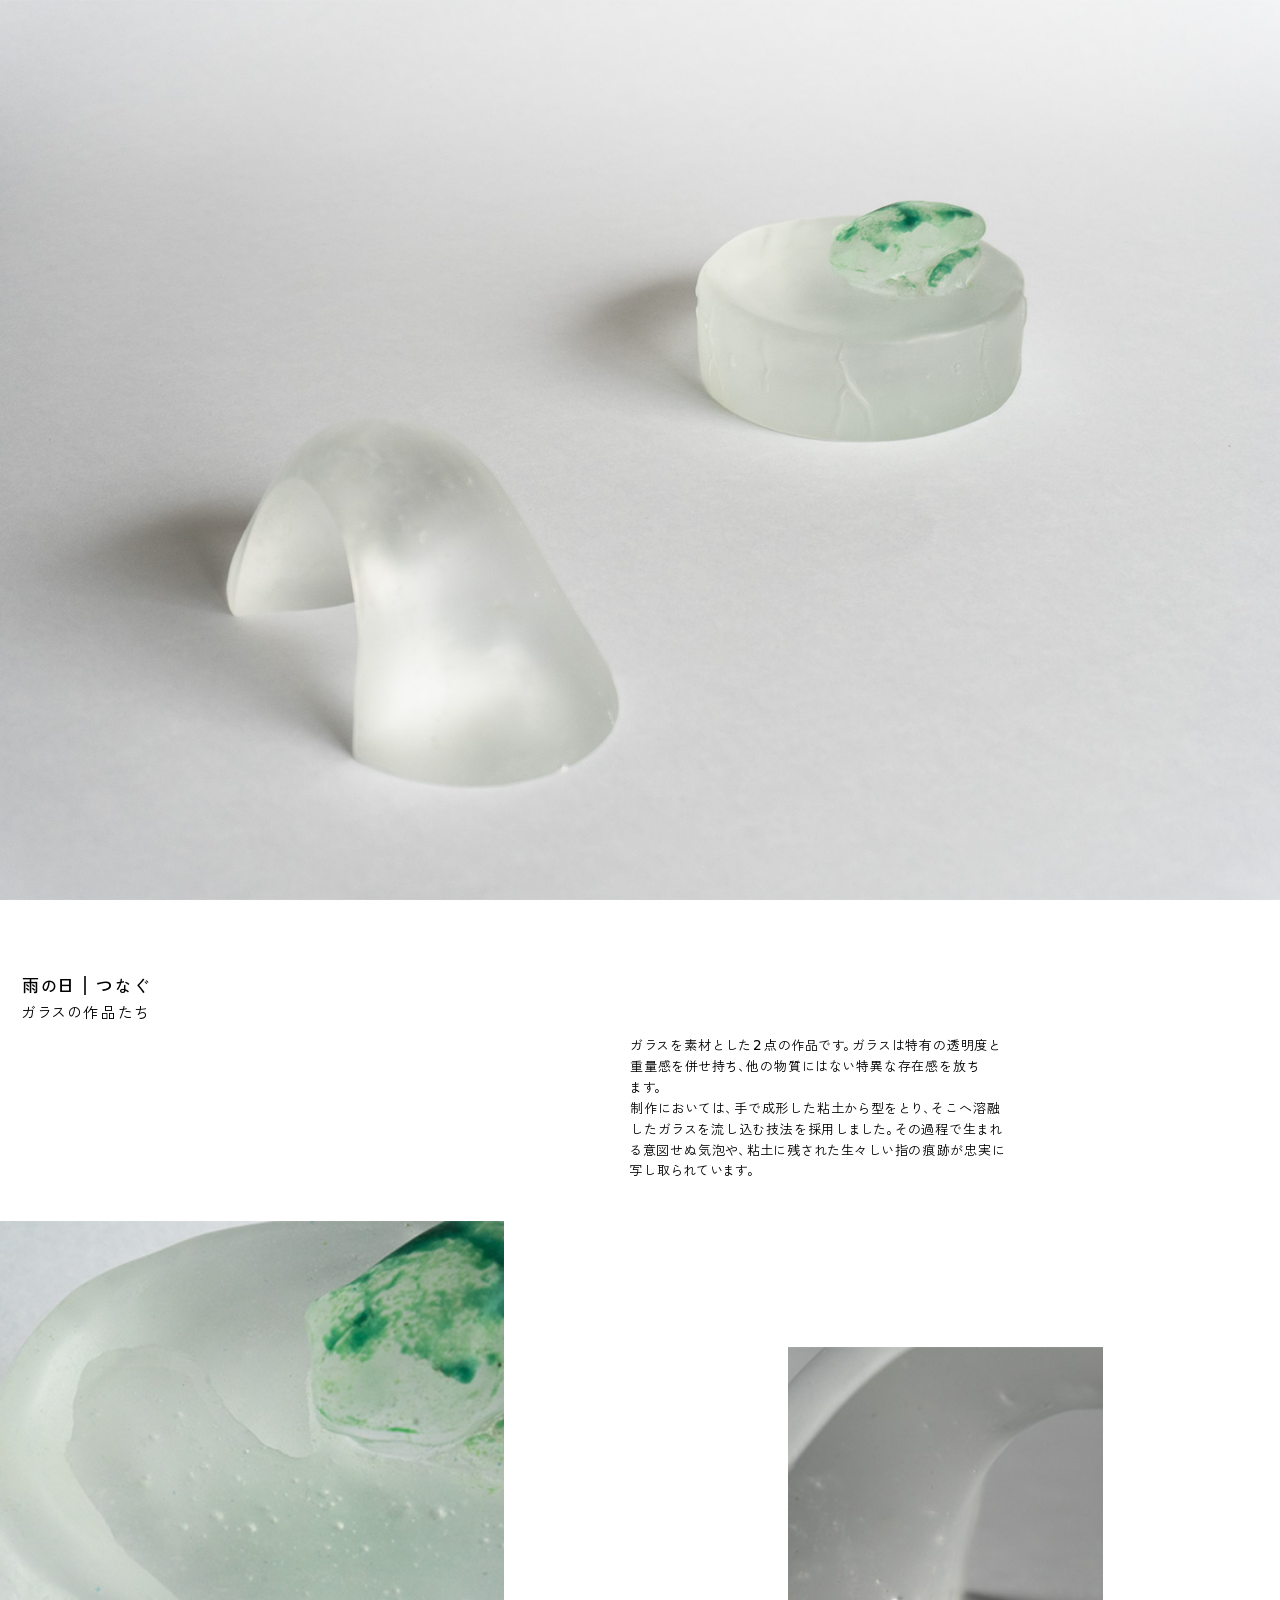
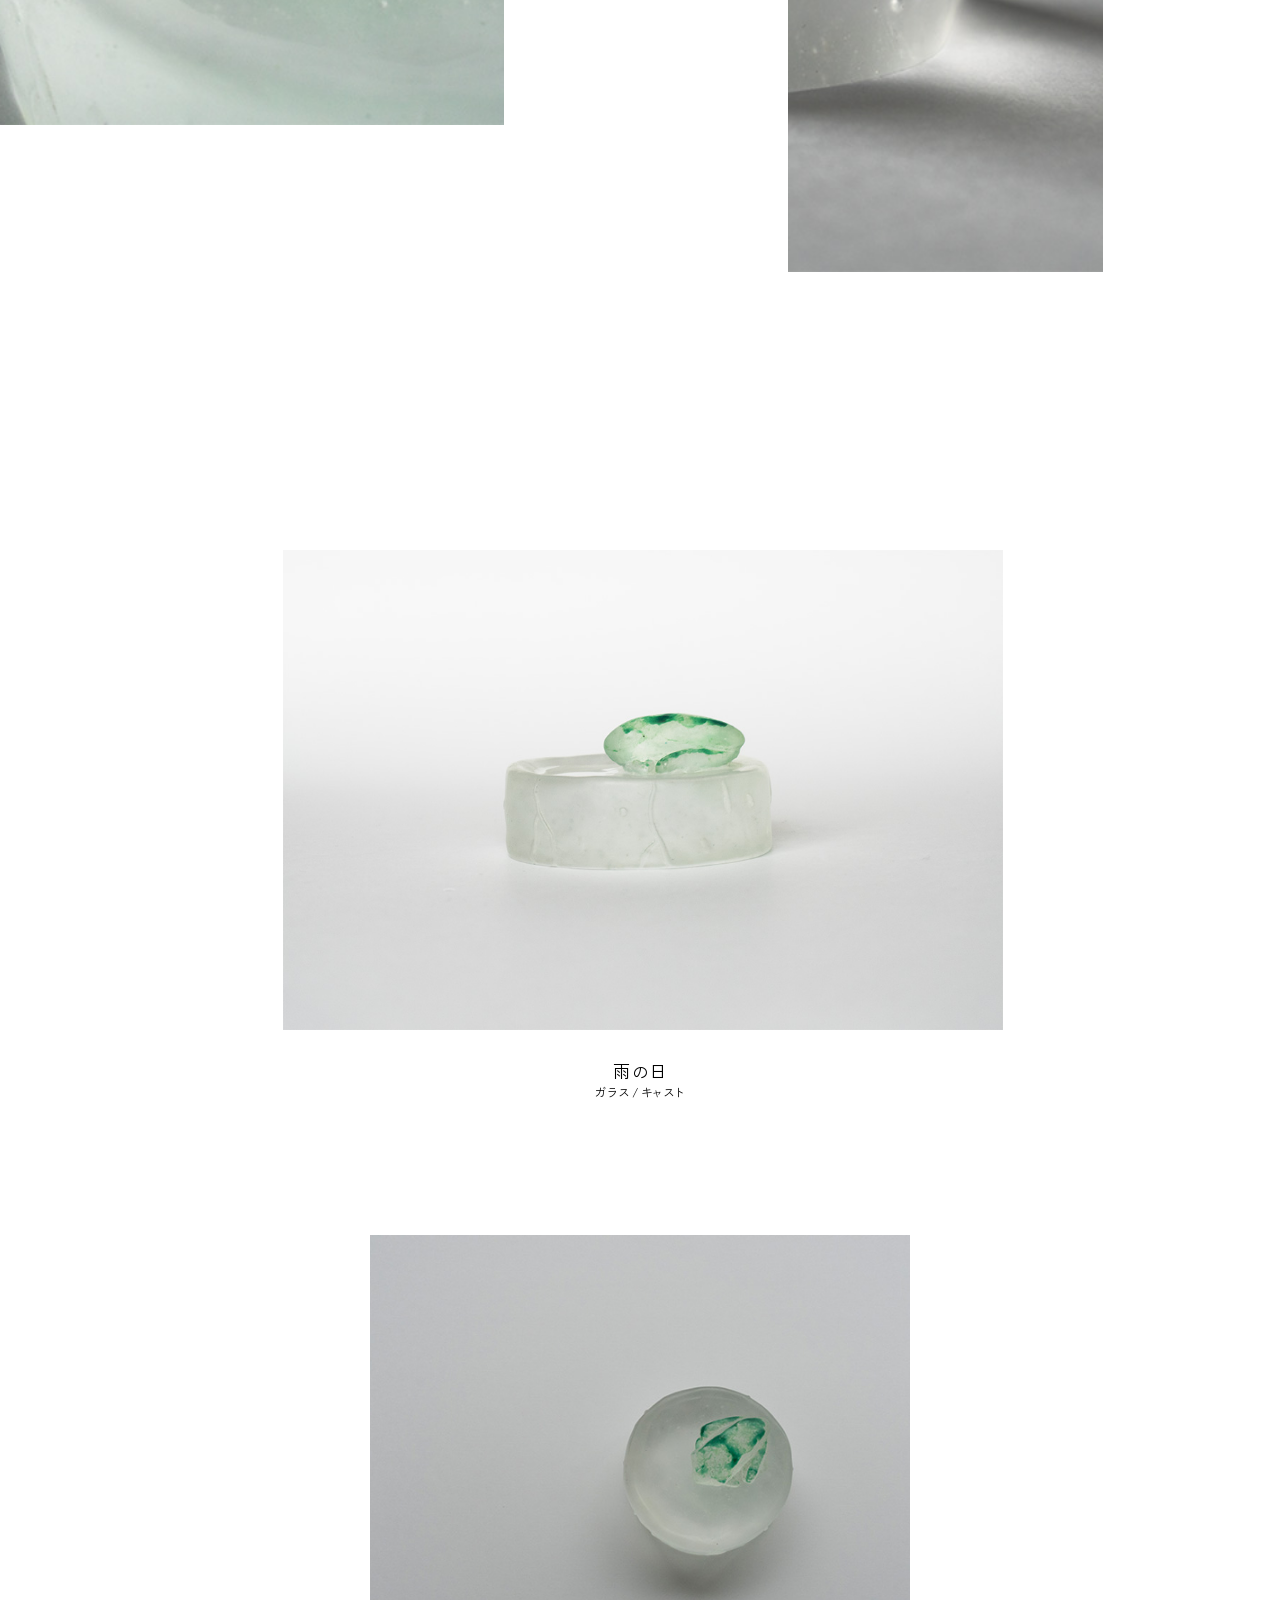
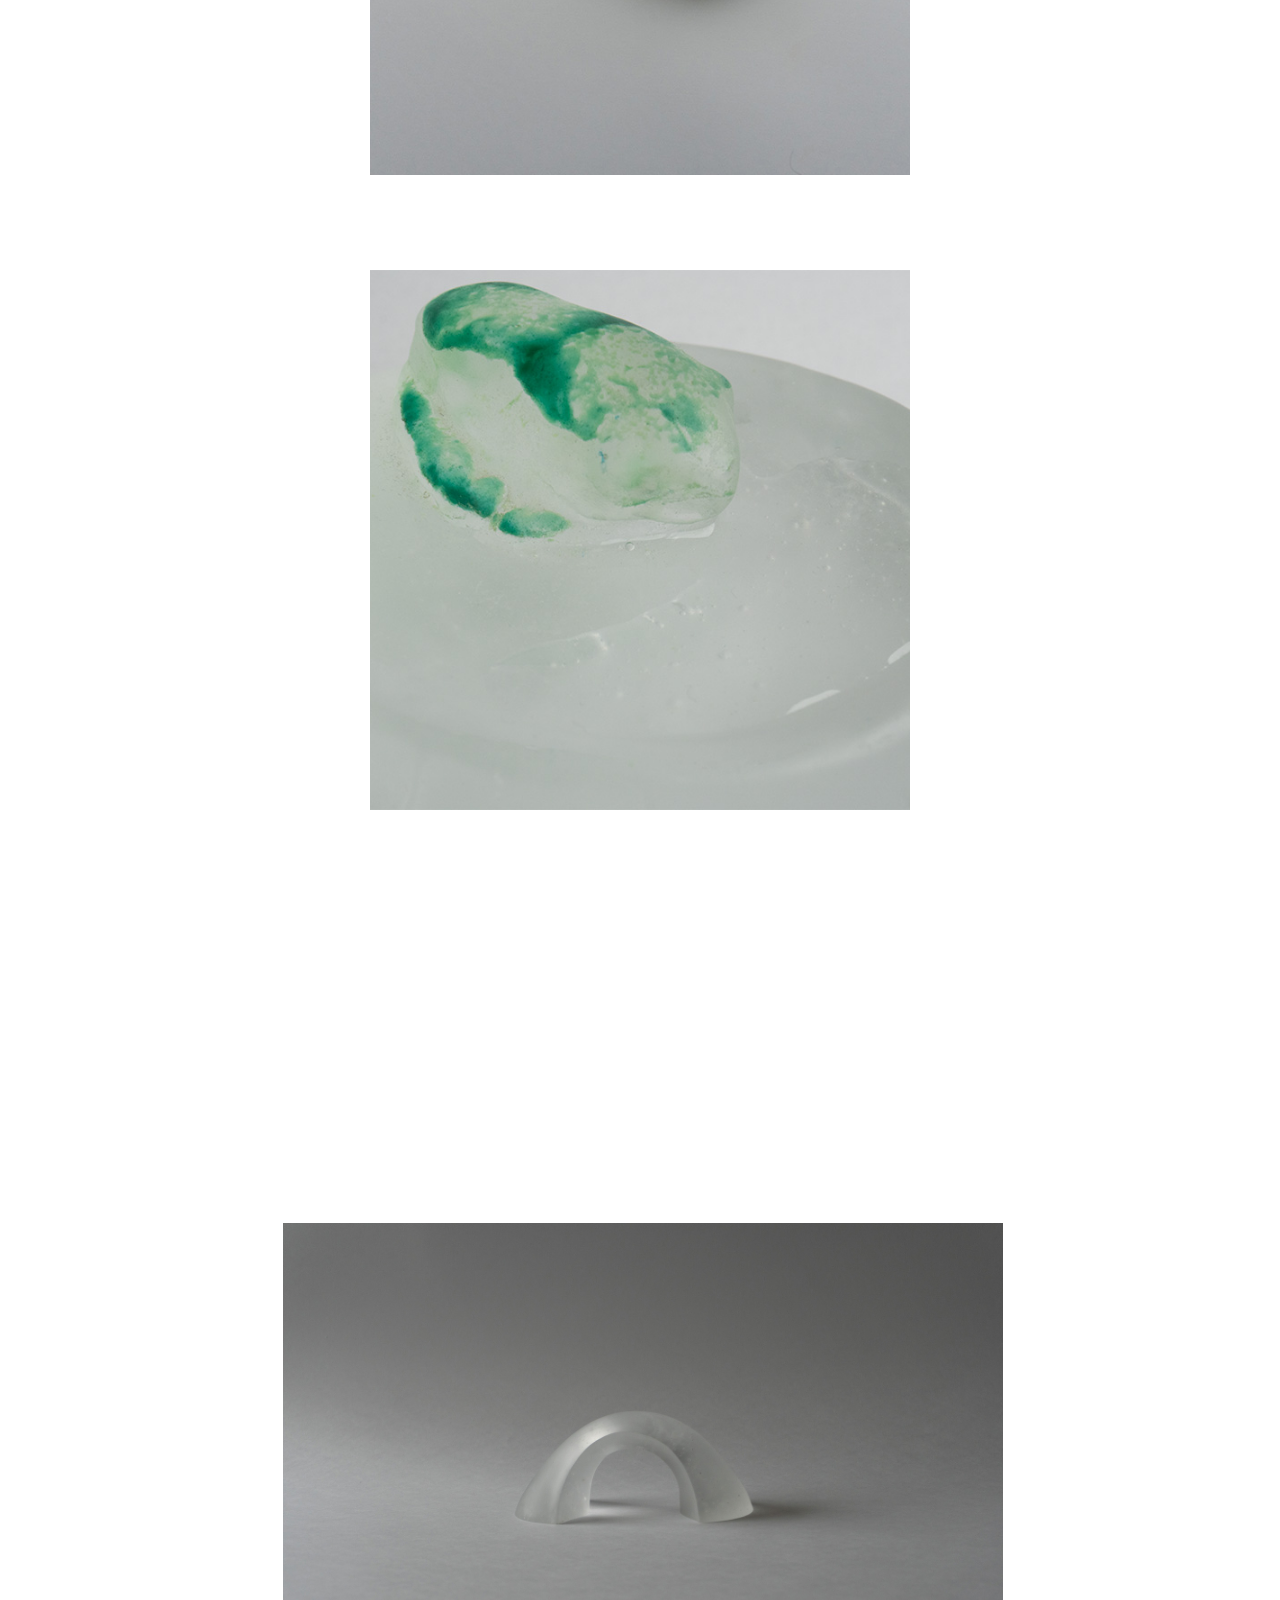
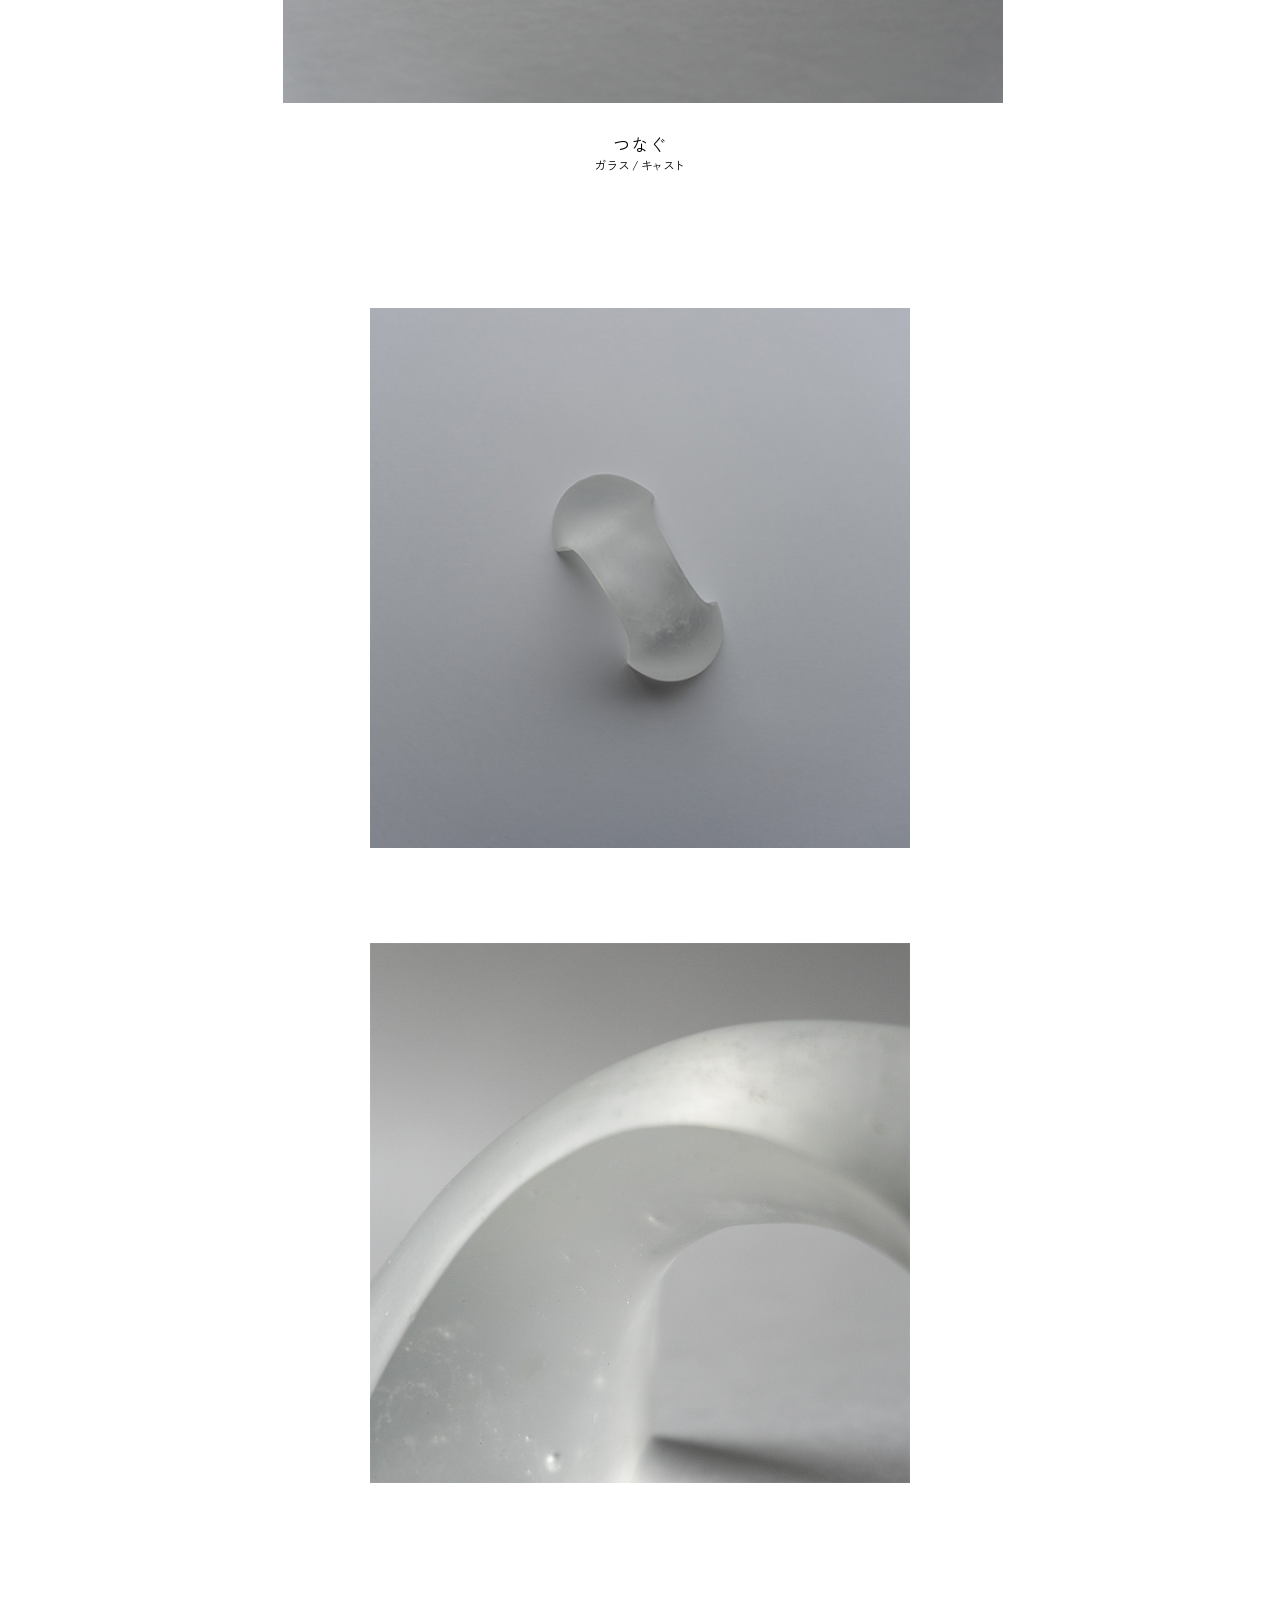
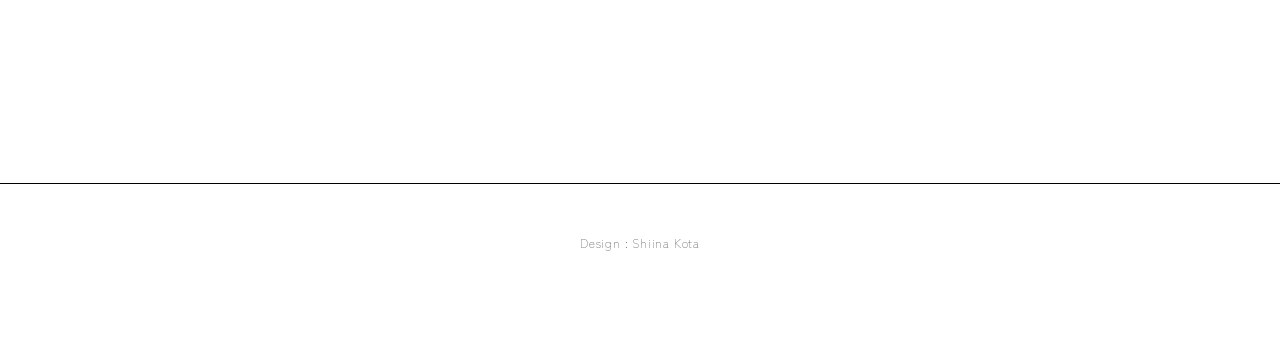
==== commit 2274a59c: "Add files via upload" ====
--- a/index.html
+++ b/index.html
@@ -2,7 +2,7 @@
 <html lang="ja">
 <head>
 	<meta charset="UTF-8">
-<meta name="viewport" content="width=device-width,initial-scale=1,viewport-fit=cover">
+	<meta name="viewport" content="width=device-width,initial-scale=1,viewport-fit=cover">
 	<title>ガラスの作品たち</title>
 	<link rel="stylesheet" href="css/style.css">
 </head>
@@ -20,7 +20,7 @@
 				</h3>
 				<div class="title-line"></div>
 				<h3>
-					<span class="k-plus-05">つ</span>な<span class="k-minus-05">ぐ</span></p>
+					<span class="k-plus-05">つ</span><span class="na">な<span class="k-minus-05"><span class="gu">ぐ</span></span></span>
 				</h3>
 			</div>
 		
@@ -32,8 +32,8 @@
 	<div class="f-item-b">
 		<div class="text-2">
 			<p class="lead">
-				ガラ<span class="k-minus-1">ス</span>を素材とした<span class="num">2</span>点の作品です<span class="period-su">。</span>ガラ<span class="k-minus-1">ス</span>は特有の透明度と重量感を併せ持ち<span class="comma-1">、</span>他の物質にはない特異な存在感を放ちます<span class="period-su">。</span><br>
-				制作においては<span class="comma-2">、</span>手で成形した粘土から型をとり<span class="comma-1">、</span>そこへ溶融したガラ<span class="k-minus-1">ス</span>を流し込む技法を採用しました<span class="period-ta">。</span>その過程で生まれる意図せぬ気泡や<span class="comma-1">、</span>粘土に残された生々しい指の痕跡が忠実に写し取られてい<span class="k-minus-1">ま</span>す<span class="period-su">。</span>
+				<span>ガラ<span class="k-minus-1">ス</span></span>を素材と<span class="k-minus-05">し</span><span class="k-minus-05">た</span><span><span class="num">2</span>点</span>の<span class="k-minus-05">作</span>品<span>で<span class="k-minus-05">す</span><span class="period-su">。</span></span><span>ガラ<span class="k-minus-1">ス</span>は</span>特有の透明度と重量感を<span class="k-minus-05">併</span><span class="k-minus-05">せ</span><span>持ち<span class="comma-1">、</span></span>他の物質にはな<span class="k-minus-05">い</span>特異な存在感を放ち<span><span class="k-minus-05">ま</span><span class="k-minus-05">す</span><span class="period-su">。</span></span><br>
+				制作におい<span class="k-minus-05">て</span><span>は<span class="comma-2">、</span></span>手で成形した粘土か<span class="k-minus-1">ら</span>型を<span><span class="k-minus-05">と</span><span class="k-minus-1">り</span><span class="comma-1">、</span></span>そこへ<span>溶融</span>した<span>ガラ<span class="k-minus-1">ス</span><span class="k-minus-05">を</span></span>流し込む<span>技法</span>を採用し<span class="k-minus-1">ま</span><span><span class="k-minus-1">し</span><span class="k-minus-05">た</span><span class="period-ta">。</span></span>そ<span class="k-minus-1">の</span>過程で生<span class="k-minus-05">ま</span><span class="k-minus-05">れ</span><span class="k-minus-05">る</span><span class="k-minus-05">意</span>図せぬ<span>気泡</span><span>や<span class="comma-1">、</span></span>粘土<span class="k-minus-05">に</span>残さ<span class="k-minus-1">れ</span><span class="k-minus-05">た</span>生々<span class="k-minus-05">し</span><span class="k-minus-05">い</span><span>指の</span><span class="k-plus-05">痕</span>跡が忠実に<span class="k-minus-05">写</span>し取<span class="k-minus-05">ら</span><span class="k-minus-05">れ</span><span class="k-minus-05">て</span><span><span class="k-minus-05">い</span><span class="k-minus-1">ま</span><span class="k-minus-05">す</span><span class="period-su">。</span></span>
 			</p>
 		</div>
 	</div>
@@ -98,10 +98,10 @@
 </div>
 
 <div class="footer">
-<p class="fotter-credit">
-Design : Shiina Kota
-</p>
-<div class="trigger" data-button="btn-c"></div>
+	<p class="fotter-credit">
+	Design : Shiina Kota
+	</p>
+	<div class="trigger" data-button="btn-c"></div>
 </div>
 
 
@@ -109,20 +109,8 @@
 <a id="btn-b" href="bridge" class="btn">さ<span class="k-minus-1">ら</span>に詳し<span class="k-minus-15">く</span></a>
 
 <a id="btn-c" href="#top" class="btn">
-	<?xml version="1.0" encoding="UTF-8"?>
 	<svg id="_top" data-name="top" xmlns="http://www.w3.org/2000/svg" viewBox="0 0 151.65 67.71">
-	<defs>
-		<style>
-		.cls-1 {
-			fill: none;
-			stroke: #fff;
-			stroke-linecap: round;
-			stroke-linejoin: round;
-			stroke-width: 5px;
-		}
-		</style>
-	</defs>
-	<polyline class="cls-1" points="150.65 66.71 75.83 1 1 66.71"/>
+		<polyline class="svg-line top-arrow" points="150.65 66.71 75.83 1 1 66.71"/>
 	</svg>
 </a>
 
--- a/css/style.css
+++ b/css/style.css
@@ -22,6 +22,7 @@
 	font-style: normal;
 }
 
+/* 文字の設定 */
 body{
 margin:0;
 	color:#000;
@@ -94,6 +95,7 @@
 p.lead{
 	font-size:13px;
 	font-feature-settings: "palt";
+	line-height: 1.6;
 }
 
 .text-center {
@@ -133,6 +135,10 @@
 
 span {
 	display: inline-block;
+}
+
+.nowrap {
+	
 }
 
 /* 数字の文字間調整 */
@@ -147,23 +153,49 @@
 .period-su {
 	margin-left: -0.2em;
 	margin-right: -0.4em;
-	font-family: inherit;
 }
 
 .period-ta {
 	margin-left: -0.05em;
 	margin-right: -0.4em;
-	font-family: inherit;
 }
 .comma-1 {
 	margin-left: -0.1em;
 	margin-right: -0.4em;
-	font-family: inherit;
 }
 .comma-2 {
 	margin-left: -0.05em;
 	margin-right: -0.4em;
-	font-family: inherit;
+}
+.comma-3 {
+	margin-left: 0em;
+	margin-right: -0.6em;
+}
+
+/* カギ括弧の文字間調整 */
+.cb-l-1 {
+	margin-left: -0.4em;
+	margin-right: 0.0em;
+}
+.cb-r-1 {
+	margin-left: 0em;
+	margin-right: -0.4em;
+}
+.cb-l-2 {
+	margin-left: -0.55em;
+	margin-right: 0em;
+}
+.cb-r-2 {
+	margin-left: -0.1em;
+	margin-right: -0.4em;
+}
+.cb-l-3 {
+	margin-left: -0.5em;
+	margin-right: 0.0em;
+}
+.cb-r-3 {
+	margin-left: -0.15em;
+	margin-right: -0.5em;
 }
 
 /* 日 */
@@ -177,39 +209,43 @@
 		font-size:16px;
 }
 
+/* なぐ */
+.na{
+	margin-left: 0.025em;
+	font-size:16.5px;
+}
+.gu{
+	margin-left: 0.015em;
+	font-size:16.5px;
+	position: relative;
+	top: 0.2px;
+}
+
 /* 汎用文字間調整 */
 .k-minus-05 {
 	margin-left: -0.05em;
-	font-family: inherit;
 }
 .k-minus-1 {
 	margin-left: -0.1em;
-	font-family: inherit;
 }
 .k-minus-15 {
 	margin-left: -0.15em;
-	font-family: inherit;
 }
 .k-minus-2 {
 	margin-left: -0.2em;
-	font-family: inherit;
 }
 .k-plus-05 {
 	margin-right: 0.05em;
-	font-family: inherit;
 }
 .k-plus-1 {
 	margin-right: 0.1em;
-	font-family: inherit;
 }
 .k-plus-2 {
 	margin-right: 0.2em;
-	font-family: inherit;
-}
-
-
-
-
+}
+
+
+/* 要素の設定 */
 .f-container {
 	display: flex;
 	padding-top:20px;
@@ -368,7 +404,10 @@
 }
 
 .statement{
+	font-size:13px;
 	padding-bottom:15vh;
+	padding-left:1.5px;
+	line-height: 1.75;
 }
 
 /*メディアクエリ*/
@@ -540,4 +579,20 @@
 	height: auto;
 	display: block;
 	transform: translateX(-2px);
+}
+
+.svg-line {
+	fill: none;
+	stroke: #fff;
+	stroke-linecap: round;
+	stroke-linejoin: round;
+}
+
+
+.top-arrow {
+	stroke-width: 5px;
+}
+
+.back-arrow {
+	stroke-width: 3.5px;
 }
